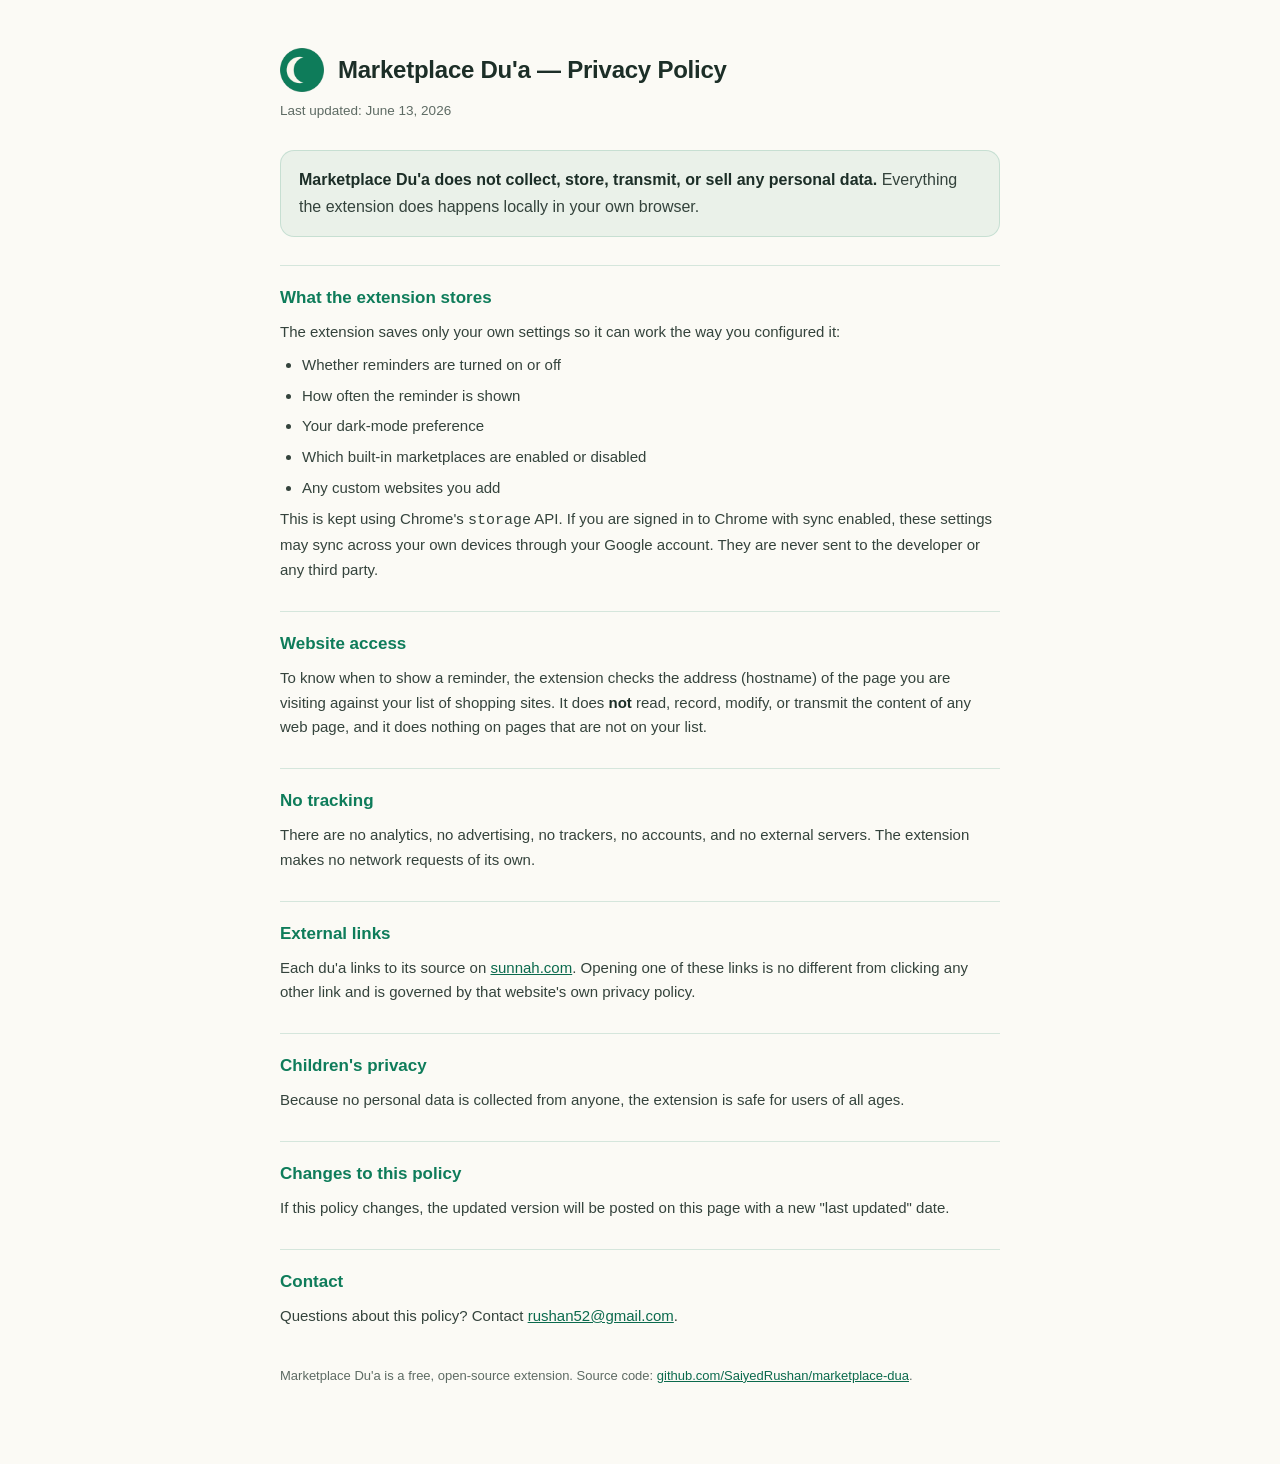
==== docs/index.html @ 271e1d22 "Add privacy policy page for GitHub Pages hosting Co-Authored-By: Claude Opus 4.8 (1M context) <norep" ====
<!DOCTYPE html>
<html lang="en">
  <head>
    <meta charset="UTF-8" />
    <meta name="viewport" content="width=device-width, initial-scale=1.0" />
    <title>Marketplace Du'a — Privacy Policy</title>
    <meta name="description" content="Privacy policy for the Marketplace Du'a Chrome extension. No data is collected." />
    <style>
      :root {
        --green: #0e7c5a;
        --ink: #1c2e27;
        --muted: #5e6b64;
        --bg: #fbfaf5;
        --line: rgba(14, 124, 90, 0.16);
      }
      * { box-sizing: border-box; margin: 0; padding: 0; }
      body {
        font-family: -apple-system, BlinkMacSystemFont, "Segoe UI", Roboto, Helvetica, Arial, sans-serif;
        background: var(--bg);
        color: var(--ink);
        line-height: 1.65;
        padding: 48px 20px 80px;
      }
      .wrap { max-width: 720px; margin: 0 auto; }
      header { display: flex; align-items: center; gap: 14px; margin-bottom: 8px; }
      header img { width: 44px; height: 44px; }
      h1 { font-size: 24px; letter-spacing: -0.01em; }
      .updated { color: var(--muted); font-size: 13.5px; margin-bottom: 28px; }
      h2 {
        font-size: 17px;
        margin: 28px 0 8px;
        padding-top: 18px;
        border-top: 1px solid var(--line);
        color: var(--green);
      }
      p, li { font-size: 15px; color: #34433c; }
      ul { margin: 8px 0 0 22px; }
      li { margin-bottom: 6px; }
      strong { color: var(--ink); }
      a { color: #0b6a4d; }
      .lede {
        font-size: 16px;
        background: rgba(14, 124, 90, 0.07);
        border: 1px solid var(--line);
        border-radius: 14px;
        padding: 16px 18px;
        margin-bottom: 8px;
      }
      footer { margin-top: 36px; color: var(--muted); font-size: 13px; }
    </style>
  </head>
  <body>
    <div class="wrap">
      <header>
        <img src="../icons/icon128.png" alt="Marketplace Du'a icon" />
        <h1>Marketplace Du'a — Privacy Policy</h1>
      </header>
      <p class="updated">Last updated: June 13, 2026</p>

      <p class="lede">
        <strong>Marketplace Du'a does not collect, store, transmit, or sell any
        personal data.</strong> Everything the extension does happens locally in
        your own browser.
      </p>

      <h2>What the extension stores</h2>
      <p>
        The extension saves only your own settings so it can work the way you
        configured it:
      </p>
      <ul>
        <li>Whether reminders are turned on or off</li>
        <li>How often the reminder is shown</li>
        <li>Your dark-mode preference</li>
        <li>Which built-in marketplaces are enabled or disabled</li>
        <li>Any custom websites you add</li>
      </ul>
      <p>
        This is kept using Chrome's <code>storage</code> API. If you are signed
        in to Chrome with sync enabled, these settings may sync across your own
        devices through your Google account. They are never sent to the
        developer or any third party.
      </p>

      <h2>Website access</h2>
      <p>
        To know when to show a reminder, the extension checks the address
        (hostname) of the page you are visiting against your list of shopping
        sites. It does <strong>not</strong> read, record, modify, or transmit the
        content of any web page, and it does nothing on pages that are not on
        your list.
      </p>

      <h2>No tracking</h2>
      <p>
        There are no analytics, no advertising, no trackers, no accounts, and no
        external servers. The extension makes no network requests of its own.
      </p>

      <h2>External links</h2>
      <p>
        Each du'a links to its source on
        <a href="https://sunnah.com" target="_blank" rel="noopener">sunnah.com</a>.
        Opening one of these links is no different from clicking any other link
        and is governed by that website's own privacy policy.
      </p>

      <h2>Children's privacy</h2>
      <p>
        Because no personal data is collected from anyone, the extension is safe
        for users of all ages.
      </p>

      <h2>Changes to this policy</h2>
      <p>
        If this policy changes, the updated version will be posted on this page
        with a new "last updated" date.
      </p>

      <h2>Contact</h2>
      <p>
        Questions about this policy? Contact
        <a href="mailto:rushan52@gmail.com">rushan52@gmail.com</a>.
      </p>

      <footer>
        Marketplace Du'a is a free, open-source extension.
        Source code:
        <a href="https://github.com/SaiyedRushan/marketplace-dua" target="_blank" rel="noopener">github.com/SaiyedRushan/marketplace-dua</a>.
      </footer>
    </div>
  </body>
</html>
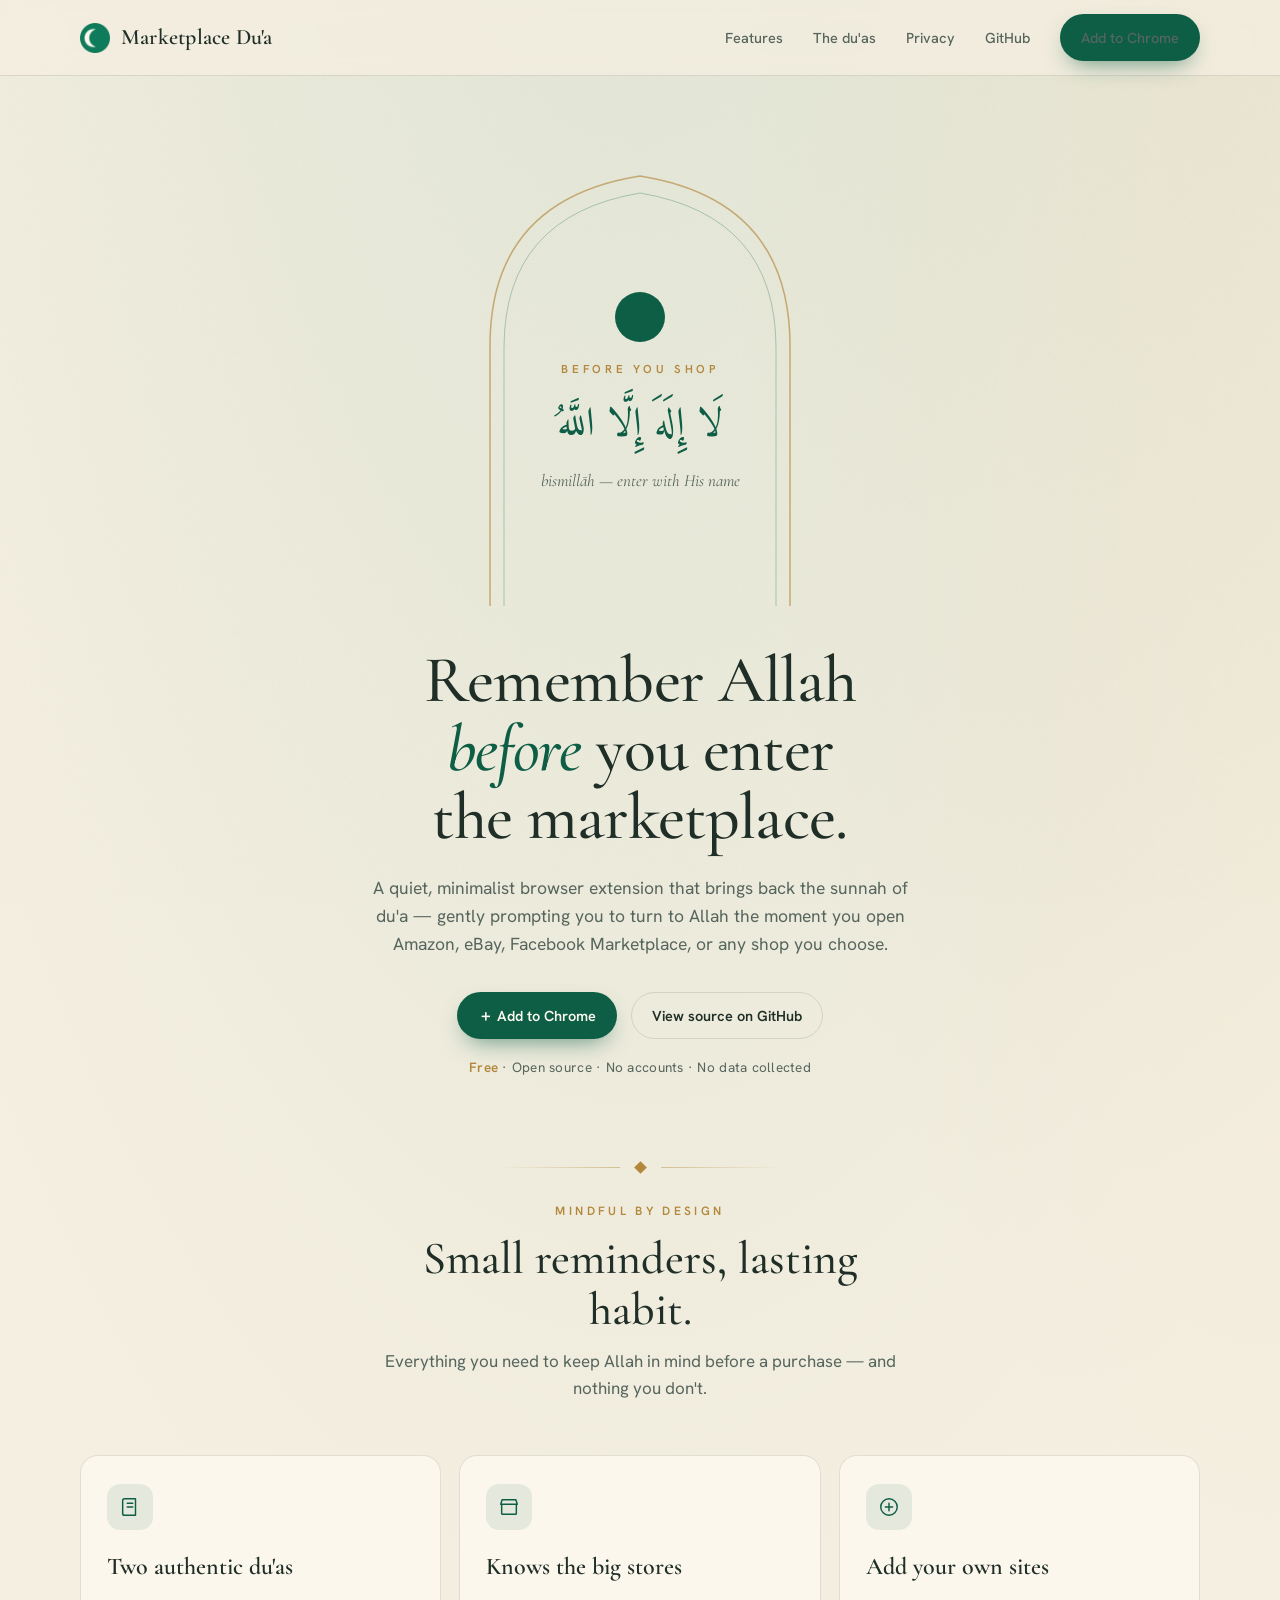
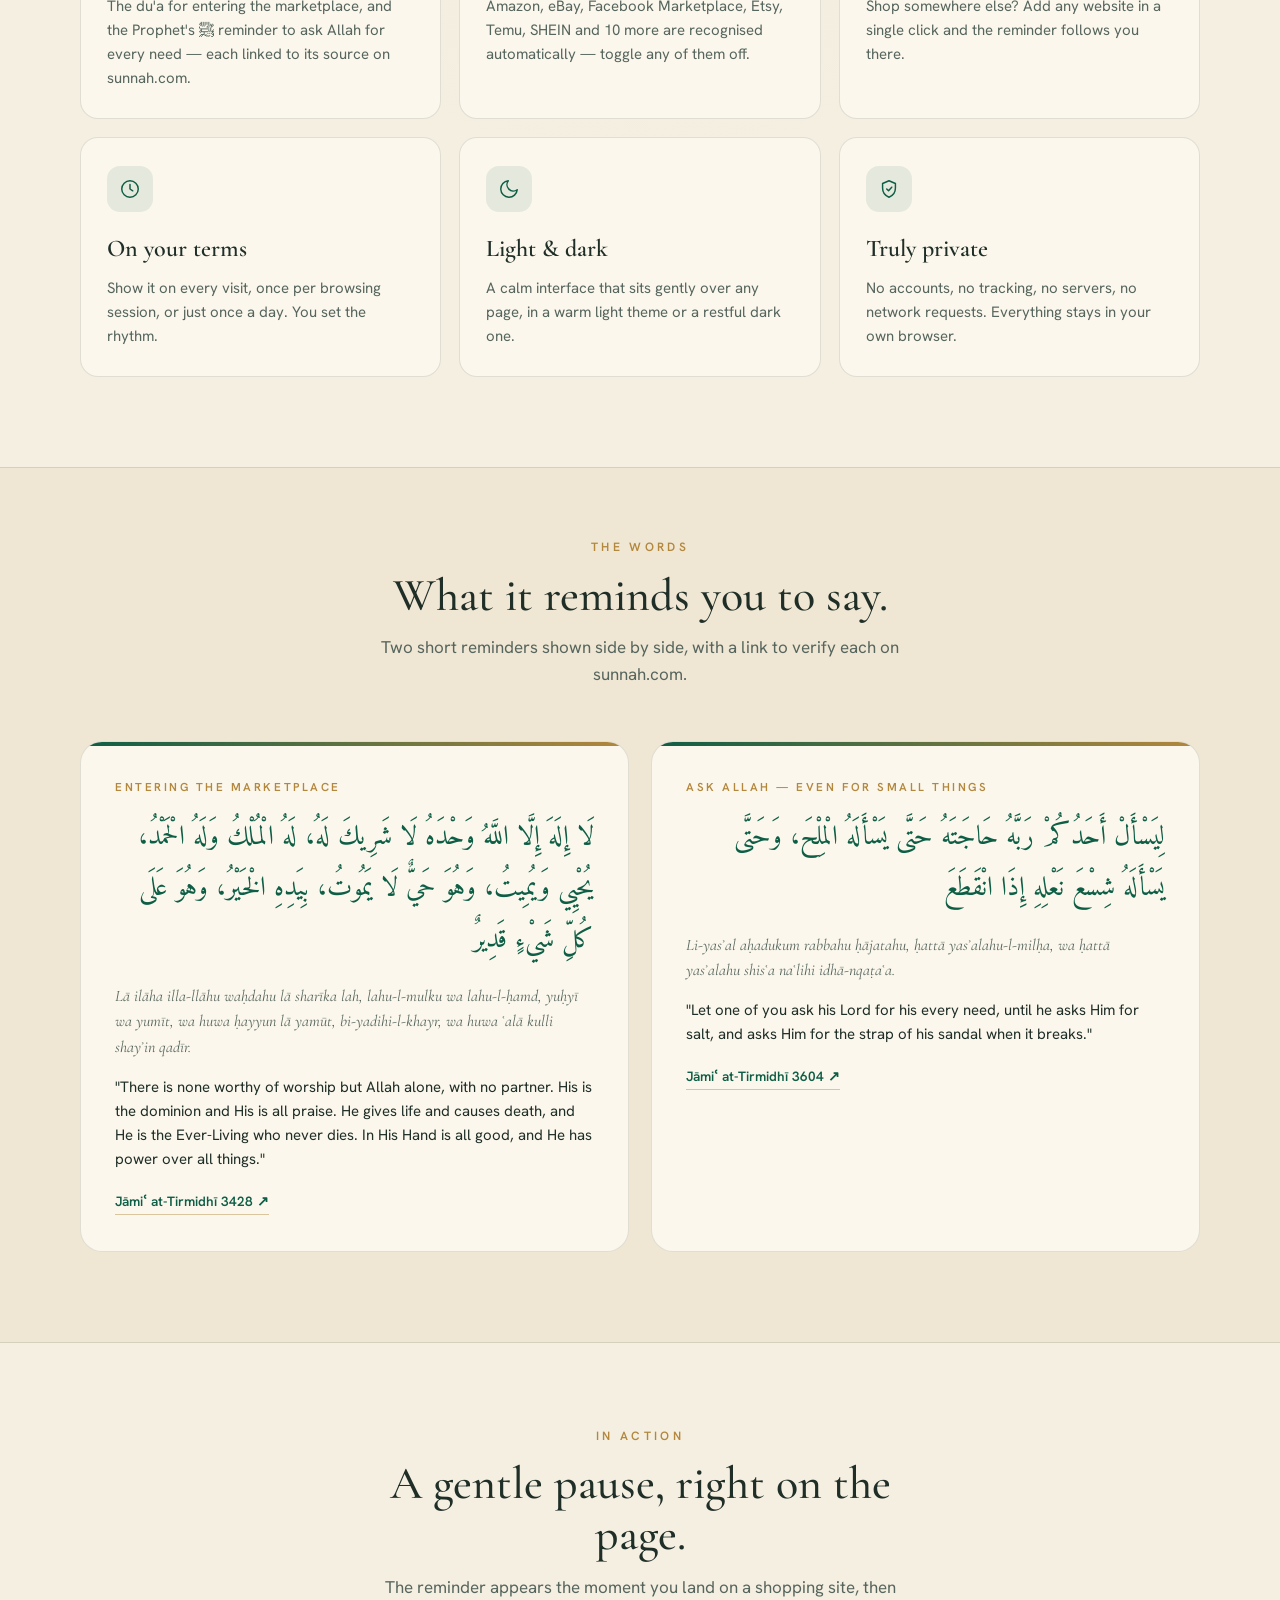
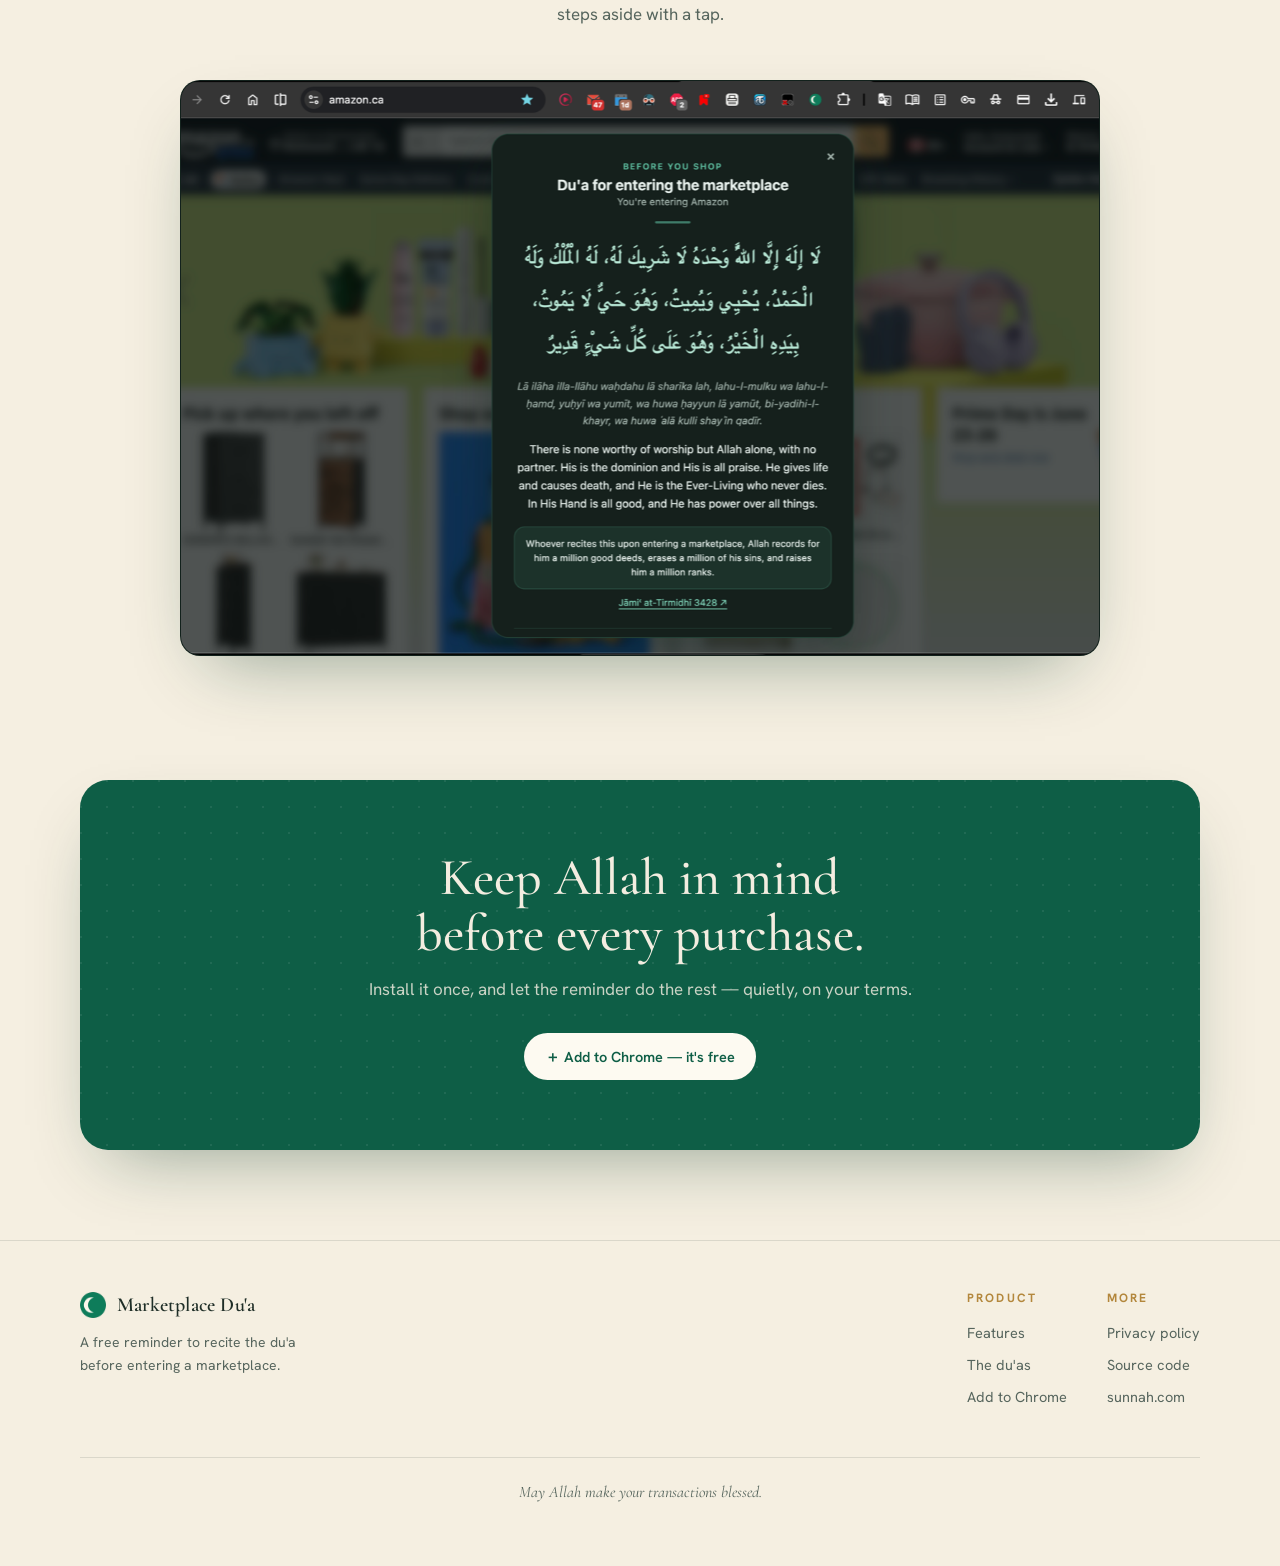
==== commit 99afa088: "Turn GitHub Pages site into a landing page with separate privacy page - index.html: promotional land" ====
--- a/docs/index.html
+++ b/docs/index.html
@@ -3,131 +3,446 @@
   <head>
     <meta charset="UTF-8" />
     <meta name="viewport" content="width=device-width, initial-scale=1.0" />
-    <title>Marketplace Du'a — Privacy Policy</title>
-    <meta name="description" content="Privacy policy for the Marketplace Du'a Chrome extension. No data is collected." />
+    <title>Marketplace Du'a — Remember Allah before you shop</title>
+    <meta name="description" content="A quiet, minimalist Chrome extension that reminds you to recite the du'a for entering the marketplace — on Amazon, eBay, Facebook Marketplace, and any site you add." />
+    <link rel="icon" type="image/png" href="assets/favicon.png" />
+
+    <link rel="preconnect" href="https://fonts.googleapis.com" />
+    <link rel="preconnect" href="https://fonts.gstatic.com" crossorigin />
+    <link href="https://fonts.googleapis.com/css2?family=Cormorant+Garamond:ital,wght@0,400;0,500;0,600;1,400;1,500&family=Hanken+Grotesk:wght@400;500;600;700&family=Amiri:ital@0;1&display=swap" rel="stylesheet" />
+    <noscript><style>.reveal { opacity: 1 !important; transform: none !important; }</style></noscript>
+
     <style>
       :root {
-        --green: #0e7c5a;
-        --ink: #1c2e27;
-        --muted: #5e6b64;
-        --bg: #fbfaf5;
-        --line: rgba(14, 124, 90, 0.16);
-      }
+        --paper: #f5efe1;
+        --paper-2: #efe6d3;
+        --card: #fbf7ec;
+        --ink: #1f2e27;
+        --ink-soft: #56655d;
+        --emerald: #0e5e46;
+        --emerald-2: #0c7a59;
+        --gold: #b3873c;
+        --gold-soft: rgba(179, 135, 60, 0.45);
+        --line: rgba(31, 46, 39, 0.12);
+        --display: "Cormorant Garamond", Georgia, serif;
+        --body: "Hanken Grotesk", -apple-system, sans-serif;
+        --arabic: "Amiri", serif;
+        --shadow: 0 30px 70px -30px rgba(14, 60, 44, 0.45);
+      }
+
       * { box-sizing: border-box; margin: 0; padding: 0; }
+      html { scroll-behavior: smooth; }
+
       body {
-        font-family: -apple-system, BlinkMacSystemFont, "Segoe UI", Roboto, Helvetica, Arial, sans-serif;
-        background: var(--bg);
+        font-family: var(--body);
         color: var(--ink);
-        line-height: 1.65;
-        padding: 48px 20px 80px;
-      }
-      .wrap { max-width: 720px; margin: 0 auto; }
-      header { display: flex; align-items: center; gap: 14px; margin-bottom: 8px; }
-      header img { width: 44px; height: 44px; }
-      h1 { font-size: 24px; letter-spacing: -0.01em; }
-      .updated { color: var(--muted); font-size: 13.5px; margin-bottom: 28px; }
-      h2 {
-        font-size: 17px;
-        margin: 28px 0 8px;
-        padding-top: 18px;
-        border-top: 1px solid var(--line);
-        color: var(--green);
-      }
-      p, li { font-size: 15px; color: #34433c; }
-      ul { margin: 8px 0 0 22px; }
-      li { margin-bottom: 6px; }
-      strong { color: var(--ink); }
-      a { color: #0b6a4d; }
-      .lede {
-        font-size: 16px;
-        background: rgba(14, 124, 90, 0.07);
-        border: 1px solid var(--line);
-        border-radius: 14px;
-        padding: 16px 18px;
-        margin-bottom: 8px;
-      }
-      footer { margin-top: 36px; color: var(--muted); font-size: 13px; }
+        background-color: var(--paper);
+        background-image:
+          radial-gradient(120% 80% at 50% -10%, rgba(12, 122, 89, 0.10), transparent 60%),
+          radial-gradient(80% 60% at 100% 0%, rgba(179, 135, 60, 0.08), transparent 55%);
+        line-height: 1.6;
+        -webkit-font-smoothing: antialiased;
+        overflow-x: hidden;
+      }
+      /* paper grain */
+      body::before {
+        content: "";
+        position: fixed;
+        inset: 0;
+        pointer-events: none;
+        z-index: 1;
+        opacity: 0.5;
+        background-image: url("data:image/svg+xml,%3Csvg xmlns='http://www.w3.org/2000/svg' width='140' height='140'%3E%3Cfilter id='n'%3E%3CfeTurbulence type='fractalNoise' baseFrequency='0.9' numOctaves='2' stitchTiles='stitch'/%3E%3C/filter%3E%3Crect width='100%25' height='100%25' filter='url(%23n)' opacity='0.035'/%3E%3C/svg%3E");
+      }
+
+      a { color: inherit; text-decoration: none; }
+      .wrap { width: min(1120px, 100% - 44px); margin-inline: auto; }
+      section { position: relative; z-index: 2; }
+
+      /* ---------- Nav ---------- */
+      nav {
+        position: sticky;
+        top: 0;
+        z-index: 50;
+        backdrop-filter: blur(10px);
+        background: rgba(245, 239, 225, 0.72);
+        border-bottom: 1px solid var(--line);
+      }
+      .nav-inner { display: flex; align-items: center; justify-content: space-between; padding: 14px 0; }
+      .brand { display: flex; align-items: center; gap: 11px; font-family: var(--display); font-size: 22px; font-weight: 600; letter-spacing: 0.01em; }
+      .brand img { width: 30px; height: 30px; }
+      .nav-links { display: flex; align-items: center; gap: 30px; }
+      .nav-links a { font-size: 14.5px; font-weight: 500; color: var(--ink-soft); transition: color 0.2s; }
+      .nav-links a:hover { color: var(--emerald); }
+
+      .btn {
+        display: inline-flex; align-items: center; gap: 8px;
+        font-family: var(--body); font-weight: 600; font-size: 14.5px;
+        padding: 11px 20px; border-radius: 999px; cursor: pointer;
+        border: 1px solid transparent; transition: transform 0.15s, box-shadow 0.2s, background 0.2s;
+      }
+      .btn-primary { background: var(--emerald); color: #fdfaf1; box-shadow: 0 10px 24px -10px rgba(14, 94, 70, 0.7); }
+      .btn-primary:hover { background: var(--emerald-2); transform: translateY(-1px); box-shadow: 0 16px 30px -12px rgba(14, 94, 70, 0.75); }
+      .btn-ghost { background: transparent; border-color: var(--line); color: var(--ink); }
+      .btn-ghost:hover { border-color: var(--gold); color: var(--emerald); }
+      .btn-light { background: #fdfaf1; color: var(--emerald); }
+      .btn-light:hover { transform: translateY(-1px); box-shadow: 0 16px 34px -14px rgba(0,0,0,0.4); }
+
+      /* ---------- Hero ---------- */
+      .hero { padding: 70px 0 84px; text-align: center; }
+      .arch {
+        position: relative;
+        width: min(360px, 82vw);
+        aspect-ratio: 360 / 470;
+        margin: 0 auto 30px;
+      }
+      .arch-frame { position: absolute; inset: 0; width: 100%; height: 100%; }
+      .arch-content {
+        position: absolute; inset: 0;
+        display: flex; flex-direction: column; align-items: center; justify-content: center;
+        padding: 64px 46px 40px; text-align: center;
+      }
+      .arch-crescent { width: 50px; height: 50px; margin-bottom: 18px; animation: pop 0.9s 0.1s cubic-bezier(0.16,1,0.3,1) both; }
+      .arch-eyebrow {
+        font-size: 11.5px; letter-spacing: 0.32em; text-transform: uppercase;
+        color: var(--gold); font-weight: 600; margin-bottom: 16px;
+        animation: rise 0.8s 0.25s both;
+      }
+      .arch-arabic {
+        font-family: var(--arabic); direction: rtl;
+        font-size: clamp(30px, 8vw, 40px); line-height: 1.5; color: var(--emerald);
+        animation: rise 0.9s 0.4s both;
+      }
+      .arch-translit {
+        font-family: var(--display); font-style: italic; font-size: 17px;
+        color: var(--ink-soft); margin-top: 12px; animation: rise 0.9s 0.55s both;
+      }
+
+      .hero h1 {
+        font-family: var(--display); font-weight: 500;
+        font-size: clamp(38px, 6.6vw, 66px); line-height: 1.04; letter-spacing: -0.01em;
+        max-width: 14ch; margin: 0 auto; animation: rise 0.9s 0.6s both;
+      }
+      .hero h1 em { font-style: italic; color: var(--emerald); }
+      .hero .sub {
+        max-width: 56ch; margin: 22px auto 0; font-size: 17.5px; color: var(--ink-soft);
+        animation: rise 0.9s 0.72s both;
+      }
+      .hero-cta { display: flex; gap: 14px; justify-content: center; flex-wrap: wrap; margin-top: 34px; animation: rise 0.9s 0.84s both; }
+      .hero-note { margin-top: 18px; font-size: 13.5px; color: var(--ink-soft); letter-spacing: 0.02em; animation: rise 0.9s 0.96s both; }
+      .hero-note b { color: var(--gold); font-weight: 600; }
+
+      /* ---------- Ornament divider ---------- */
+      .ornament { display: flex; align-items: center; justify-content: center; gap: 16px; color: var(--gold-soft); margin: 0 auto; }
+      .ornament::before, .ornament::after { content: ""; height: 1px; width: min(120px, 22vw); background: linear-gradient(to var(--dir, right), transparent, var(--gold-soft)); }
+      .ornament::after { --dir: left; }
+      .ornament .diamond { width: 9px; height: 9px; background: var(--gold); transform: rotate(45deg); }
+
+      /* ---------- Section headings ---------- */
+      .sec-head { text-align: center; max-width: 60ch; margin: 0 auto 52px; }
+      .sec-eyebrow { font-size: 12px; letter-spacing: 0.28em; text-transform: uppercase; color: var(--gold); font-weight: 600; }
+      .sec-head h2 { font-family: var(--display); font-weight: 500; font-size: clamp(30px, 4.6vw, 46px); line-height: 1.1; margin-top: 12px; }
+      .sec-head p { margin-top: 14px; font-size: 17px; color: var(--ink-soft); }
+
+      /* ---------- Features ---------- */
+      .features { padding: 30px 0 90px; }
+      .feature-grid { display: grid; grid-template-columns: repeat(3, 1fr); gap: 18px; }
+      .feature {
+        background: var(--card); border: 1px solid var(--line); border-radius: 18px;
+        padding: 28px 26px; transition: transform 0.25s, box-shadow 0.25s, border-color 0.25s;
+      }
+      .feature:hover { transform: translateY(-4px); box-shadow: var(--shadow); border-color: var(--gold-soft); }
+      .feature .ic {
+        width: 46px; height: 46px; border-radius: 13px; display: grid; place-items: center;
+        background: rgba(14, 94, 70, 0.09); color: var(--emerald); margin-bottom: 18px;
+      }
+      .feature h3 { font-family: var(--display); font-size: 24px; font-weight: 600; }
+      .feature p { margin-top: 8px; font-size: 15px; color: var(--ink-soft); }
+
+      /* ---------- Du'as ---------- */
+      .duas { padding: 70px 0 90px; background: var(--paper-2); border-block: 1px solid var(--line); }
+      .dua-grid { display: grid; grid-template-columns: 1fr 1fr; gap: 22px; }
+      .dua-card {
+        background: var(--card); border: 1px solid var(--line); border-radius: 22px;
+        padding: 36px 34px; position: relative; overflow: hidden;
+      }
+      .dua-card::before {
+        content: ""; position: absolute; inset: 0 0 auto 0; height: 4px;
+        background: linear-gradient(90deg, var(--emerald), var(--gold));
+      }
+      .dua-card .tag { font-size: 11.5px; letter-spacing: 0.22em; text-transform: uppercase; color: var(--gold); font-weight: 600; }
+      .dua-card .ar { font-family: var(--arabic); direction: rtl; font-size: 27px; line-height: 1.9; color: var(--emerald); margin: 16px 0 18px; }
+      .dua-card .tr { font-family: var(--display); font-style: italic; font-size: 16px; color: var(--ink-soft); }
+      .dua-card .en { font-size: 15px; color: var(--ink); margin-top: 14px; }
+      .dua-card .src {
+        display: inline-flex; align-items: center; gap: 6px; margin-top: 20px;
+        font-size: 13.5px; font-weight: 600; color: var(--emerald);
+        border-bottom: 1px solid var(--gold-soft); padding-bottom: 2px; transition: color 0.2s;
+      }
+      .dua-card .src:hover { color: var(--gold); }
+
+      /* ---------- Showcase ---------- */
+      .showcase { padding: 84px 0; text-align: center; }
+      .shot {
+        margin: 0 auto; max-width: 920px; border-radius: 20px; overflow: hidden;
+        border: 1px solid var(--line); box-shadow: var(--shadow); line-height: 0;
+        background: #11201b;
+      }
+      .shot img { width: 100%; height: auto; display: block; }
+
+      /* ---------- Final CTA ---------- */
+      .cta {
+        margin: 0 0 0; padding: 0;
+      }
+      .cta-band {
+        position: relative; overflow: hidden;
+        background: var(--emerald);
+        color: #f3ede0; border-radius: 28px; padding: 70px 40px; text-align: center;
+        box-shadow: var(--shadow);
+      }
+      .cta-band::after {
+        content: ""; position: absolute; inset: 0; opacity: 0.16; pointer-events: none;
+        background-image: radial-gradient(circle at 1px 1px, rgba(255,255,255,0.5) 1px, transparent 0);
+        background-size: 26px 26px;
+      }
+      .cta-band h2 { position: relative; font-family: var(--display); font-weight: 500; font-size: clamp(32px, 5vw, 52px); line-height: 1.08; max-width: 18ch; margin: 0 auto; }
+      .cta-band p { position: relative; margin-top: 14px; color: rgba(243, 237, 224, 0.82); font-size: 17px; }
+      .cta-band .hero-cta { margin-top: 30px; }
+      .cta-section { padding: 40px 0 90px; }
+
+      /* ---------- Footer ---------- */
+      footer { border-top: 1px solid var(--line); padding: 48px 0 60px; }
+      .foot { display: flex; justify-content: space-between; gap: 30px; flex-wrap: wrap; }
+      .foot .brand { font-size: 20px; }
+      .foot-tag { margin-top: 10px; font-size: 14px; color: var(--ink-soft); max-width: 32ch; }
+      .foot-links { display: flex; gap: 40px; flex-wrap: wrap; }
+      .foot-col h4 { font-size: 12px; letter-spacing: 0.18em; text-transform: uppercase; color: var(--gold); margin-bottom: 12px; }
+      .foot-col a { display: block; font-size: 14.5px; color: var(--ink-soft); margin-bottom: 9px; transition: color 0.2s; }
+      .foot-col a:hover { color: var(--emerald); }
+      .foot-bottom { margin-top: 40px; padding-top: 22px; border-top: 1px solid var(--line); font-family: var(--display); font-style: italic; font-size: 16px; color: var(--ink-soft); text-align: center; }
+
+      /* ---------- Reveal on scroll ---------- */
+      .reveal { opacity: 0; transform: translateY(22px); transition: opacity 0.7s ease, transform 0.7s cubic-bezier(0.16,1,0.3,1); }
+      .reveal.in { opacity: 1; transform: none; }
+
+      @keyframes rise { from { opacity: 0; transform: translateY(16px); } to { opacity: 1; transform: none; } }
+      @keyframes pop { from { opacity: 0; transform: scale(0.8); } to { opacity: 1; transform: none; } }
+
+      @media (max-width: 860px) {
+        .feature-grid { grid-template-columns: 1fr 1fr; }
+        .dua-grid { grid-template-columns: 1fr; }
+        .nav-links a:not(.btn) { display: none; }
+      }
+      @media (max-width: 560px) {
+        .feature-grid { grid-template-columns: 1fr; }
+        .hero { padding: 44px 0 60px; }
+      }
+      @media (prefers-reduced-motion: reduce) {
+        *, *::before, *::after { animation: none !important; transition: none !important; }
+        .reveal { opacity: 1; transform: none; }
+      }
     </style>
   </head>
   <body>
-    <div class="wrap">
-      <header>
-        <img src="../icons/icon128.png" alt="Marketplace Du'a icon" />
-        <h1>Marketplace Du'a — Privacy Policy</h1>
-      </header>
-      <p class="updated">Last updated: June 13, 2026</p>
-
-      <p class="lede">
-        <strong>Marketplace Du'a does not collect, store, transmit, or sell any
-        personal data.</strong> Everything the extension does happens locally in
-        your own browser.
-      </p>
-
-      <h2>What the extension stores</h2>
-      <p>
-        The extension saves only your own settings so it can work the way you
-        configured it:
-      </p>
-      <ul>
-        <li>Whether reminders are turned on or off</li>
-        <li>How often the reminder is shown</li>
-        <li>Your dark-mode preference</li>
-        <li>Which built-in marketplaces are enabled or disabled</li>
-        <li>Any custom websites you add</li>
-      </ul>
-      <p>
-        This is kept using Chrome's <code>storage</code> API. If you are signed
-        in to Chrome with sync enabled, these settings may sync across your own
-        devices through your Google account. They are never sent to the
-        developer or any third party.
-      </p>
-
-      <h2>Website access</h2>
-      <p>
-        To know when to show a reminder, the extension checks the address
-        (hostname) of the page you are visiting against your list of shopping
-        sites. It does <strong>not</strong> read, record, modify, or transmit the
-        content of any web page, and it does nothing on pages that are not on
-        your list.
-      </p>
-
-      <h2>No tracking</h2>
-      <p>
-        There are no analytics, no advertising, no trackers, no accounts, and no
-        external servers. The extension makes no network requests of its own.
-      </p>
-
-      <h2>External links</h2>
-      <p>
-        Each du'a links to its source on
-        <a href="https://sunnah.com" target="_blank" rel="noopener">sunnah.com</a>.
-        Opening one of these links is no different from clicking any other link
-        and is governed by that website's own privacy policy.
-      </p>
-
-      <h2>Children's privacy</h2>
-      <p>
-        Because no personal data is collected from anyone, the extension is safe
-        for users of all ages.
-      </p>
-
-      <h2>Changes to this policy</h2>
-      <p>
-        If this policy changes, the updated version will be posted on this page
-        with a new "last updated" date.
-      </p>
-
-      <h2>Contact</h2>
-      <p>
-        Questions about this policy? Contact
-        <a href="mailto:rushan52@gmail.com">rushan52@gmail.com</a>.
-      </p>
-
-      <footer>
-        Marketplace Du'a is a free, open-source extension.
-        Source code:
-        <a href="https://github.com/SaiyedRushan/marketplace-dua" target="_blank" rel="noopener">github.com/SaiyedRushan/marketplace-dua</a>.
-      </footer>
-    </div>
+    <!-- ====== NAV ====== -->
+    <nav>
+      <div class="wrap nav-inner">
+        <a class="brand" href="#top"><img src="assets/icon.png" alt="" />Marketplace Du'a</a>
+        <div class="nav-links">
+          <a href="#features">Features</a>
+          <a href="#duas">The du'as</a>
+          <a href="privacy.html">Privacy</a>
+          <a href="https://github.com/SaiyedRushan/marketplace-dua" target="_blank" rel="noopener">GitHub</a>
+          <a class="btn btn-primary" data-store-link href="#">Add to Chrome</a>
+        </div>
+      </div>
+    </nav>
+
+    <!-- ====== HERO ====== -->
+    <section class="hero" id="top">
+      <div class="wrap">
+        <div class="arch">
+          <svg class="arch-frame" viewBox="0 0 360 470" fill="none" aria-hidden="true">
+            <path d="M30 460 L30 200 Q30 54 180 30 Q330 54 330 200 L330 460"
+              stroke="var(--gold)" stroke-width="1.5" opacity="0.65" />
+            <path d="M44 460 L44 202 Q44 70 180 47 Q316 70 316 202 L316 460"
+              stroke="var(--emerald)" stroke-width="1" opacity="0.28" />
+          </svg>
+          <div class="arch-content">
+            <svg class="arch-crescent" viewBox="0 0 100 100" aria-hidden="true">
+              <circle cx="50" cy="50" r="50" fill="#0e5e46" />
+              <path d="M50 18 a32 32 0 1 0 0 64 a26 26 0 1 1 0 -64Z" fill="#f5efe1" />
+            </svg>
+            <div class="arch-eyebrow">Before you shop</div>
+            <div class="arch-arabic">لَا إِلَهَ إِلَّا اللَّهُ</div>
+            <div class="arch-translit">bismillāh — enter with His name</div>
+          </div>
+        </div>
+
+        <h1>Remember Allah <em>before</em> you enter the marketplace.</h1>
+        <p class="sub">
+          A quiet, minimalist browser extension that brings back the sunnah of
+          du'a — gently prompting you to turn to Allah the moment you open
+          Amazon, eBay, Facebook Marketplace, or any shop you choose.
+        </p>
+        <div class="hero-cta">
+          <a class="btn btn-primary" data-store-link href="#">＋ Add to Chrome</a>
+          <a class="btn btn-ghost" href="https://github.com/SaiyedRushan/marketplace-dua" target="_blank" rel="noopener">View source on GitHub</a>
+        </div>
+        <p class="hero-note"><b>Free</b> · Open source · No accounts · No data collected</p>
+      </div>
+    </section>
+
+    <div class="ornament"><span class="diamond"></span></div>
+
+    <!-- ====== FEATURES ====== -->
+    <section class="features" id="features">
+      <div class="wrap">
+        <div class="sec-head reveal">
+          <div class="sec-eyebrow">Mindful by design</div>
+          <h2>Small reminders, lasting habit.</h2>
+          <p>Everything you need to keep Allah in mind before a purchase — and nothing you don't.</p>
+        </div>
+        <div class="feature-grid">
+          <div class="feature reveal">
+            <div class="ic">
+              <svg width="22" height="22" viewBox="0 0 24 24" fill="none" stroke="currentColor" stroke-width="1.6" stroke-linecap="round" stroke-linejoin="round"><path d="M4 5a2 2 0 0 1 2-2h12v18H6a2 2 0 0 1-2-2z"/><path d="M9 8h6M9 12h6"/></svg>
+            </div>
+            <h3>Two authentic du'as</h3>
+            <p>The du'a for entering the marketplace, and the Prophet's ﷺ reminder to ask Allah for every need — each linked to its source on sunnah.com.</p>
+          </div>
+          <div class="feature reveal">
+            <div class="ic">
+              <svg width="22" height="22" viewBox="0 0 24 24" fill="none" stroke="currentColor" stroke-width="1.6" stroke-linecap="round" stroke-linejoin="round"><path d="M3 9l1.5-5h15L21 9M4 9v10a1 1 0 0 0 1 1h14a1 1 0 0 0 1-1V9M3 9h18"/></svg>
+            </div>
+            <h3>Knows the big stores</h3>
+            <p>Amazon, eBay, Facebook Marketplace, Etsy, Temu, SHEIN and 10 more are recognised automatically — toggle any of them off.</p>
+          </div>
+          <div class="feature reveal">
+            <div class="ic">
+              <svg width="22" height="22" viewBox="0 0 24 24" fill="none" stroke="currentColor" stroke-width="1.6" stroke-linecap="round" stroke-linejoin="round"><circle cx="12" cy="12" r="9"/><path d="M12 8v8M8 12h8"/></svg>
+            </div>
+            <h3>Add your own sites</h3>
+            <p>Shop somewhere else? Add any website in a single click and the reminder follows you there.</p>
+          </div>
+          <div class="feature reveal">
+            <div class="ic">
+              <svg width="22" height="22" viewBox="0 0 24 24" fill="none" stroke="currentColor" stroke-width="1.6" stroke-linecap="round" stroke-linejoin="round"><circle cx="12" cy="12" r="9"/><path d="M12 7v5l3 2"/></svg>
+            </div>
+            <h3>On your terms</h3>
+            <p>Show it on every visit, once per browsing session, or just once a day. You set the rhythm.</p>
+          </div>
+          <div class="feature reveal">
+            <div class="ic">
+              <svg width="22" height="22" viewBox="0 0 24 24" fill="none" stroke="currentColor" stroke-width="1.6" stroke-linecap="round" stroke-linejoin="round"><path d="M21 12.8A9 9 0 1 1 11.2 3a7 7 0 0 0 9.8 9.8z"/></svg>
+            </div>
+            <h3>Light &amp; dark</h3>
+            <p>A calm interface that sits gently over any page, in a warm light theme or a restful dark one.</p>
+          </div>
+          <div class="feature reveal">
+            <div class="ic">
+              <svg width="22" height="22" viewBox="0 0 24 24" fill="none" stroke="currentColor" stroke-width="1.6" stroke-linecap="round" stroke-linejoin="round"><path d="M12 3l7 3v5c0 4.5-3 8.5-7 10-4-1.5-7-5.5-7-10V6z"/><path d="M9.5 12l2 2 3.5-4"/></svg>
+            </div>
+            <h3>Truly private</h3>
+            <p>No accounts, no tracking, no servers, no network requests. Everything stays in your own browser.</p>
+          </div>
+        </div>
+      </div>
+    </section>
+
+    <!-- ====== DU'AS ====== -->
+    <section class="duas" id="duas">
+      <div class="wrap">
+        <div class="sec-head reveal">
+          <div class="sec-eyebrow">The words</div>
+          <h2>What it reminds you to say.</h2>
+          <p>Two short reminders shown side by side, with a link to verify each on sunnah.com.</p>
+        </div>
+        <div class="dua-grid">
+          <div class="dua-card reveal">
+            <div class="tag">Entering the marketplace</div>
+            <p class="ar">لَا إِلَهَ إِلَّا اللَّهُ وَحْدَهُ لَا شَرِيكَ لَهُ، لَهُ الْمُلْكُ وَلَهُ الْحَمْدُ، يُحْيِي وَيُمِيتُ، وَهُوَ حَيٌّ لَا يَمُوتُ، بِيَدِهِ الْخَيْرُ، وَهُوَ عَلَى كُلِّ شَيْءٍ قَدِيرٌ</p>
+            <p class="tr">Lā ilāha illa-llāhu waḥdahu lā sharīka lah, lahu-l-mulku wa lahu-l-ḥamd, yuḥyī wa yumīt, wa huwa ḥayyun lā yamūt, bi-yadihi-l-khayr, wa huwa ʿalā kulli shayʾin qadīr.</p>
+            <p class="en">"There is none worthy of worship but Allah alone, with no partner. His is the dominion and His is all praise. He gives life and causes death, and He is the Ever-Living who never dies. In His Hand is all good, and He has power over all things."</p>
+            <a class="src" href="https://sunnah.com/tirmidhi:3428" target="_blank" rel="noopener">Jāmiʿ at-Tirmidhī 3428 ↗</a>
+          </div>
+          <div class="dua-card reveal">
+            <div class="tag">Ask Allah — even for small things</div>
+            <p class="ar">لِيَسْأَلْ أَحَدُكُمْ رَبَّهُ حَاجَتَهُ حَتَّى يَسْأَلَهُ الْمِلْحَ، وَحَتَّى يَسْأَلَهُ شِسْعَ نَعْلِهِ إِذَا انْقَطَعَ</p>
+            <p class="tr">Li-yasʾal aḥadukum rabbahu ḥājatahu, ḥattā yasʾalahu-l-milḥa, wa ḥattā yasʾalahu shisʿa naʿlihi idhā-nqaṭaʿa.</p>
+            <p class="en">"Let one of you ask his Lord for his every need, until he asks Him for salt, and asks Him for the strap of his sandal when it breaks."</p>
+            <a class="src" href="https://sunnah.com/tirmidhi:3604j" target="_blank" rel="noopener">Jāmiʿ at-Tirmidhī 3604 ↗</a>
+          </div>
+        </div>
+      </div>
+    </section>
+
+    <!-- ====== SHOWCASE ====== -->
+    <section class="showcase">
+      <div class="wrap">
+        <div class="sec-head reveal">
+          <div class="sec-eyebrow">In action</div>
+          <h2>A gentle pause, right on the page.</h2>
+          <p>The reminder appears the moment you land on a shopping site, then steps aside with a tap.</p>
+        </div>
+        <div class="shot reveal"><img src="assets/screenshot-dark.png" alt="The Marketplace Du'a reminder shown over Amazon" /></div>
+      </div>
+    </section>
+
+    <!-- ====== FINAL CTA ====== -->
+    <section class="cta-section">
+      <div class="wrap">
+        <div class="cta-band reveal">
+          <h2>Keep Allah in mind before every purchase.</h2>
+          <p>Install it once, and let the reminder do the rest — quietly, on your terms.</p>
+          <div class="hero-cta">
+            <a class="btn btn-light" data-store-link href="#">＋ Add to Chrome — it's free</a>
+          </div>
+        </div>
+      </div>
+    </section>
+
+    <!-- ====== FOOTER ====== -->
+    <footer>
+      <div class="wrap">
+        <div class="foot">
+          <div>
+            <div class="brand"><img src="assets/icon.png" alt="" style="width:26px;height:26px" />Marketplace Du'a</div>
+            <p class="foot-tag">A free reminder to recite the du'a before entering a marketplace.</p>
+          </div>
+          <div class="foot-links">
+            <div class="foot-col">
+              <h4>Product</h4>
+              <a href="#features">Features</a>
+              <a href="#duas">The du'as</a>
+              <a data-store-link href="#">Add to Chrome</a>
+            </div>
+            <div class="foot-col">
+              <h4>More</h4>
+              <a href="privacy.html">Privacy policy</a>
+              <a href="https://github.com/SaiyedRushan/marketplace-dua" target="_blank" rel="noopener">Source code</a>
+              <a href="https://sunnah.com" target="_blank" rel="noopener">sunnah.com</a>
+            </div>
+          </div>
+        </div>
+        <div class="foot-bottom">May Allah make your transactions blessed.</div>
+      </div>
+    </footer>
+
+    <script>
+      // ▼▼▼ When the extension is published, paste your Chrome Web Store URL here ▼▼▼
+      var STORE_URL = "https://github.com/SaiyedRushan/marketplace-dua#install-load-unpacked";
+      // ▲▲▲ (until then, the install buttons point to the GitHub install guide) ▲▲▲
+      document.querySelectorAll("[data-store-link]").forEach(function (a) {
+        a.setAttribute("href", STORE_URL);
+        if (STORE_URL.indexOf("chromewebstore") === -1) a.setAttribute("target", "_blank");
+      });
+
+      // Reveal-on-scroll
+      var io = new IntersectionObserver(function (entries) {
+        entries.forEach(function (e) { if (e.isIntersecting) { e.target.classList.add("in"); io.unobserve(e.target); } });
+      }, { threshold: 0.12 });
+      document.querySelectorAll(".reveal").forEach(function (el) { io.observe(el); });
+    </script>
   </body>
 </html>
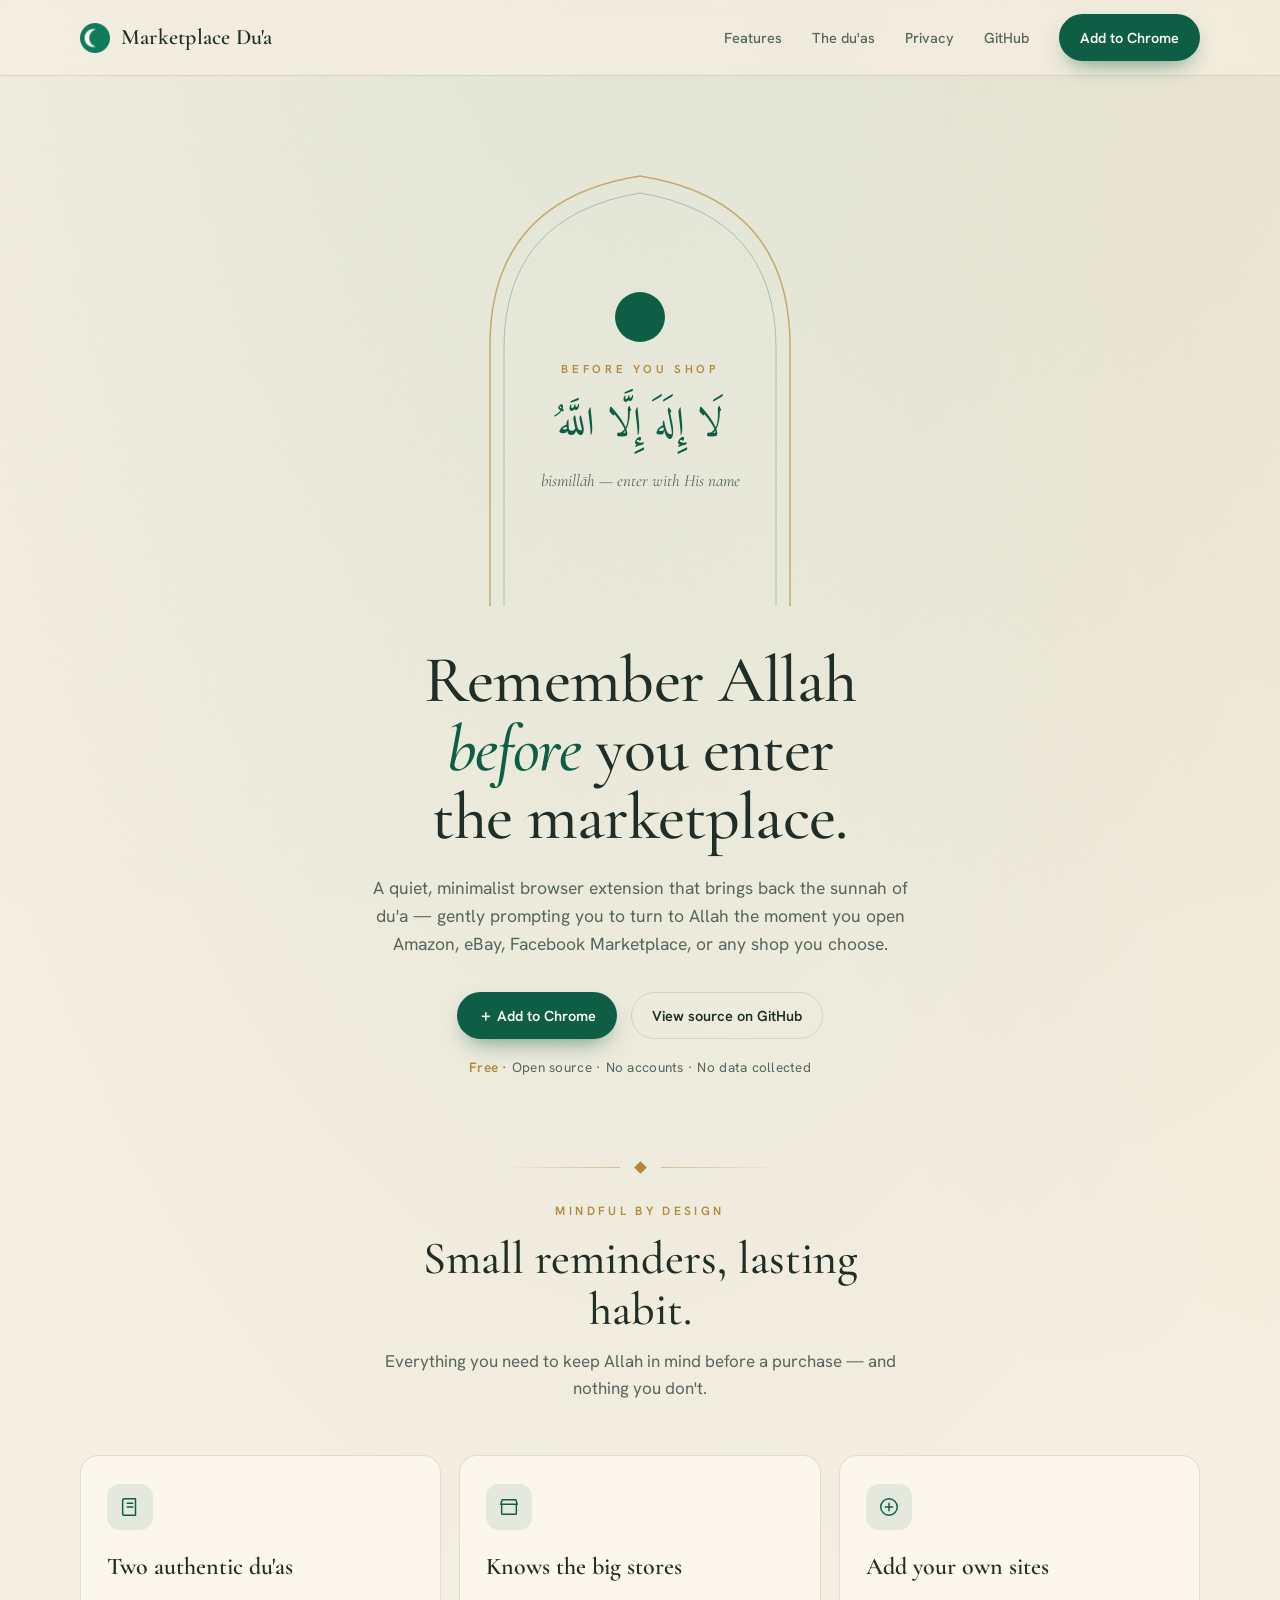
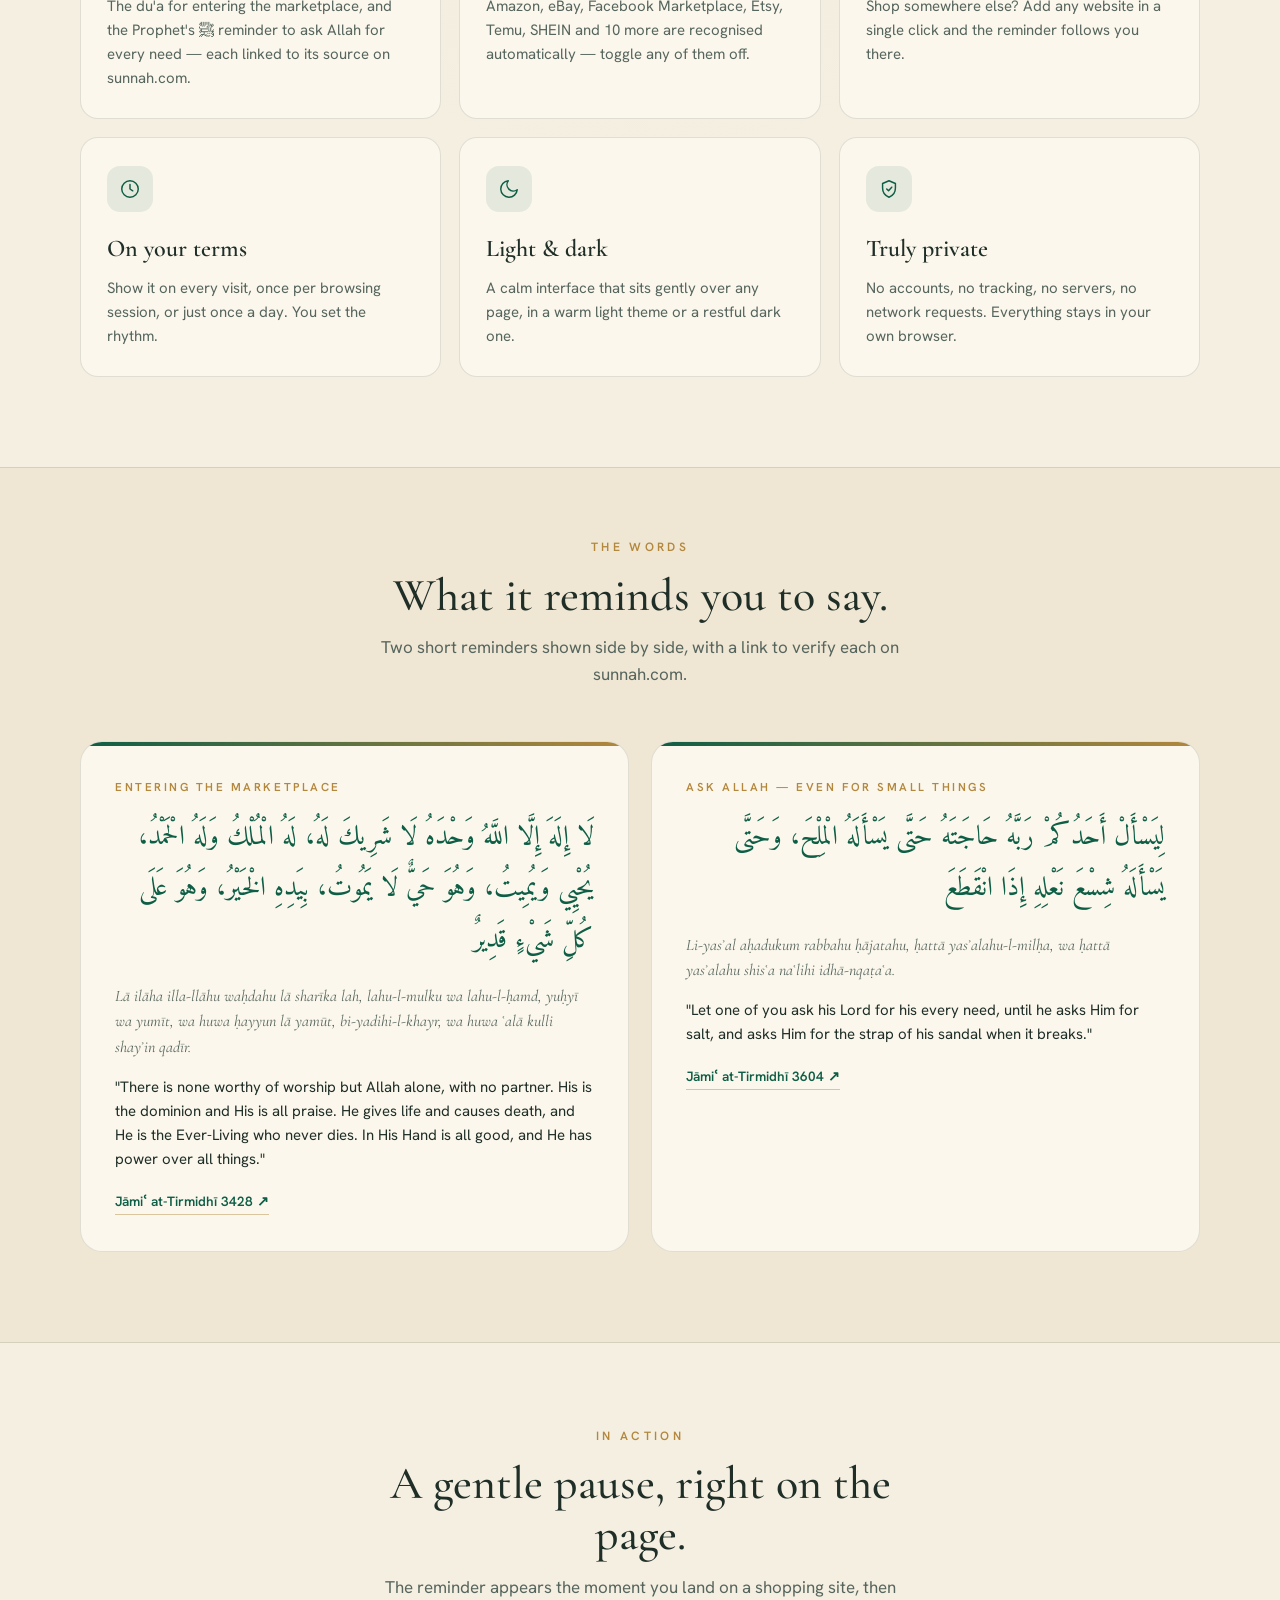
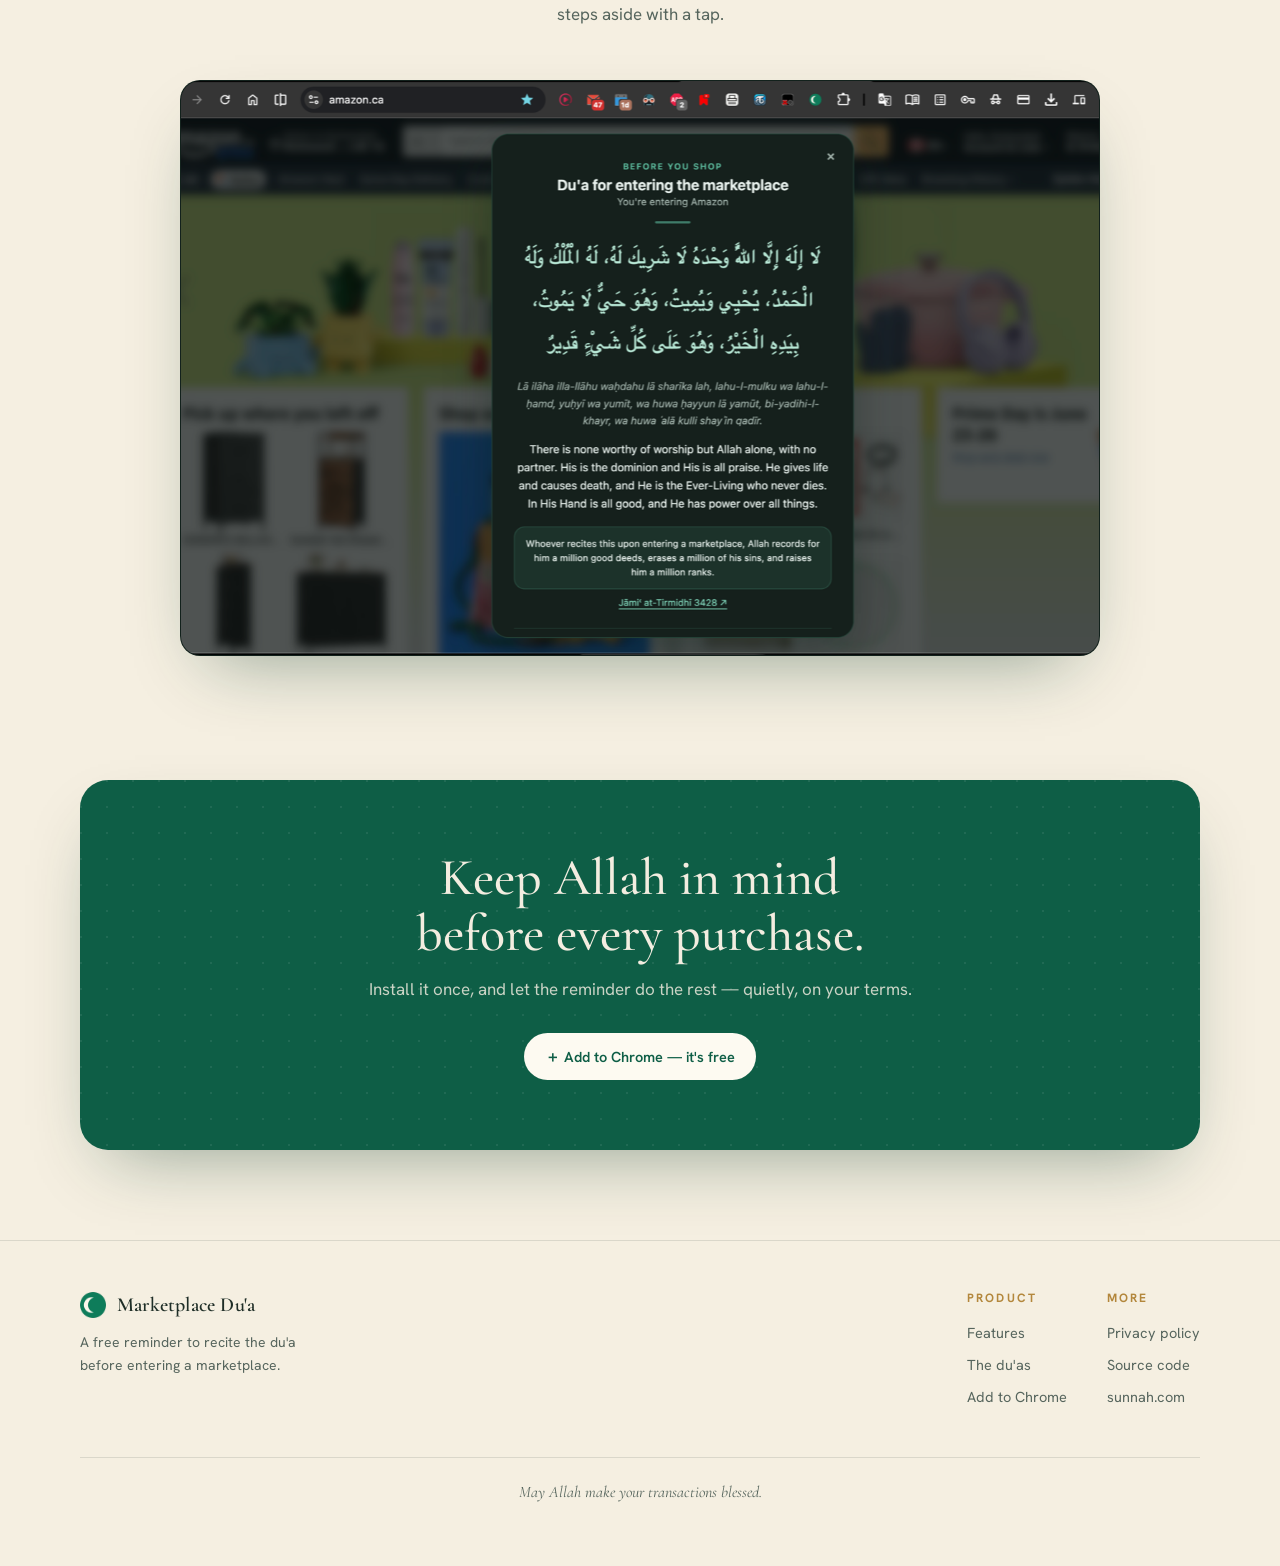
==== commit 0acebde6: "Fix unreadable nav "Add to Chrome" button text The .nav-links a rule outranked .btn-primary on speci" ====
--- a/docs/index.html
+++ b/docs/index.html
@@ -72,8 +72,8 @@
       .brand { display: flex; align-items: center; gap: 11px; font-family: var(--display); font-size: 22px; font-weight: 600; letter-spacing: 0.01em; }
       .brand img { width: 30px; height: 30px; }
       .nav-links { display: flex; align-items: center; gap: 30px; }
-      .nav-links a { font-size: 14.5px; font-weight: 500; color: var(--ink-soft); transition: color 0.2s; }
-      .nav-links a:hover { color: var(--emerald); }
+      .nav-links a:not(.btn) { font-size: 14.5px; font-weight: 500; color: var(--ink-soft); transition: color 0.2s; }
+      .nav-links a:not(.btn):hover { color: var(--emerald); }
 
       .btn {
         display: inline-flex; align-items: center; gap: 8px;
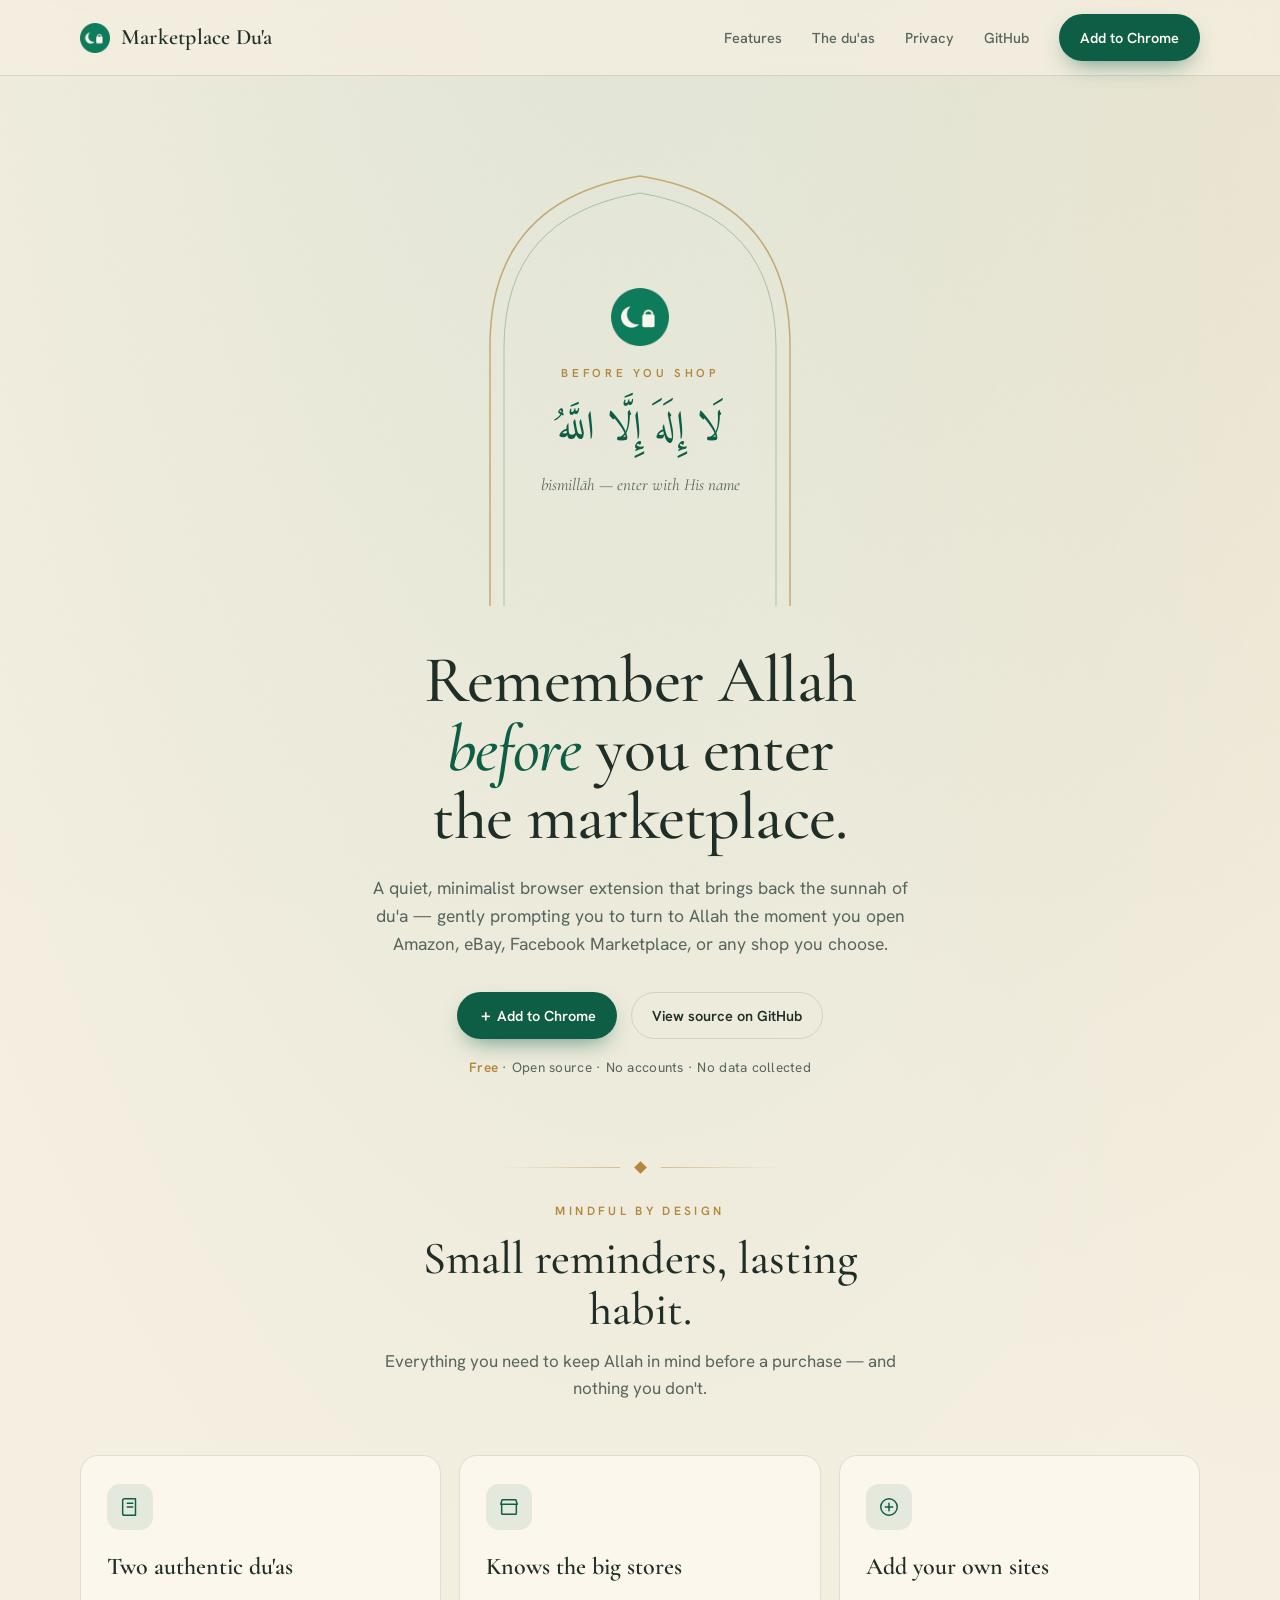
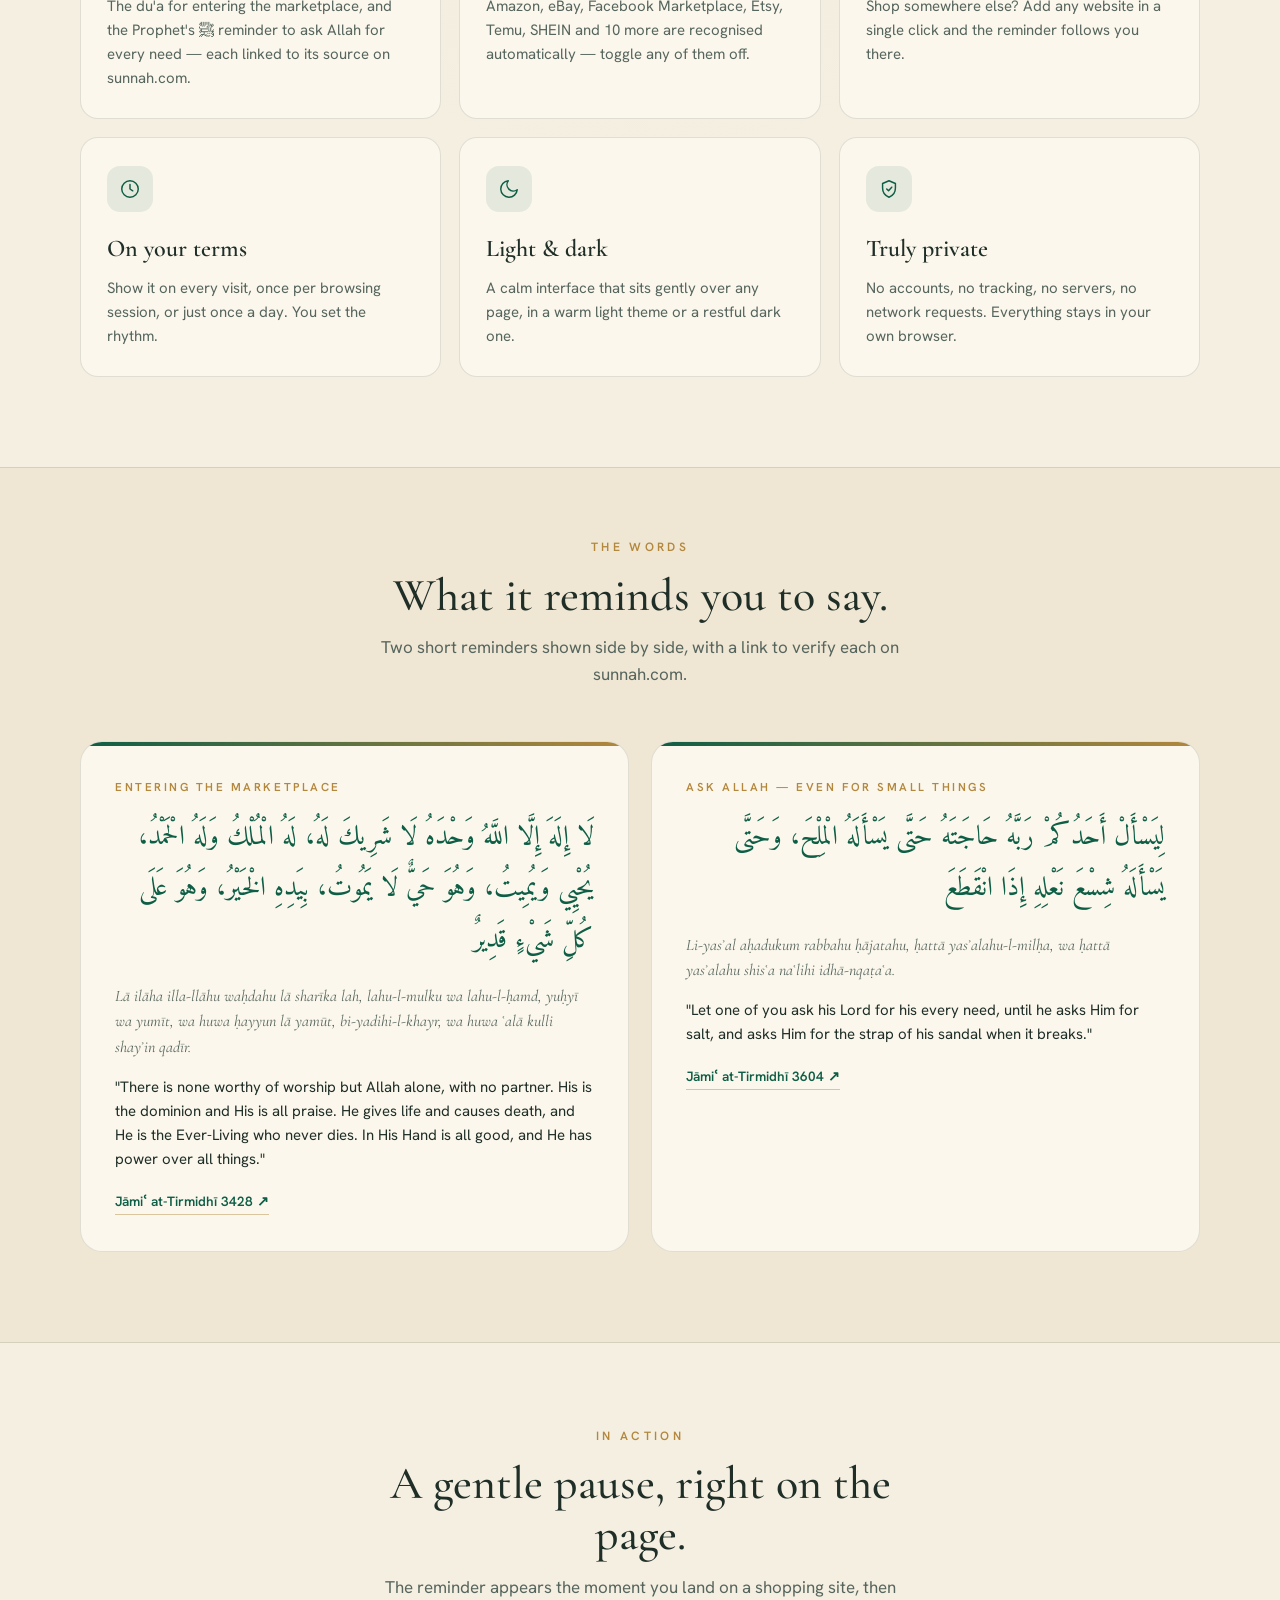
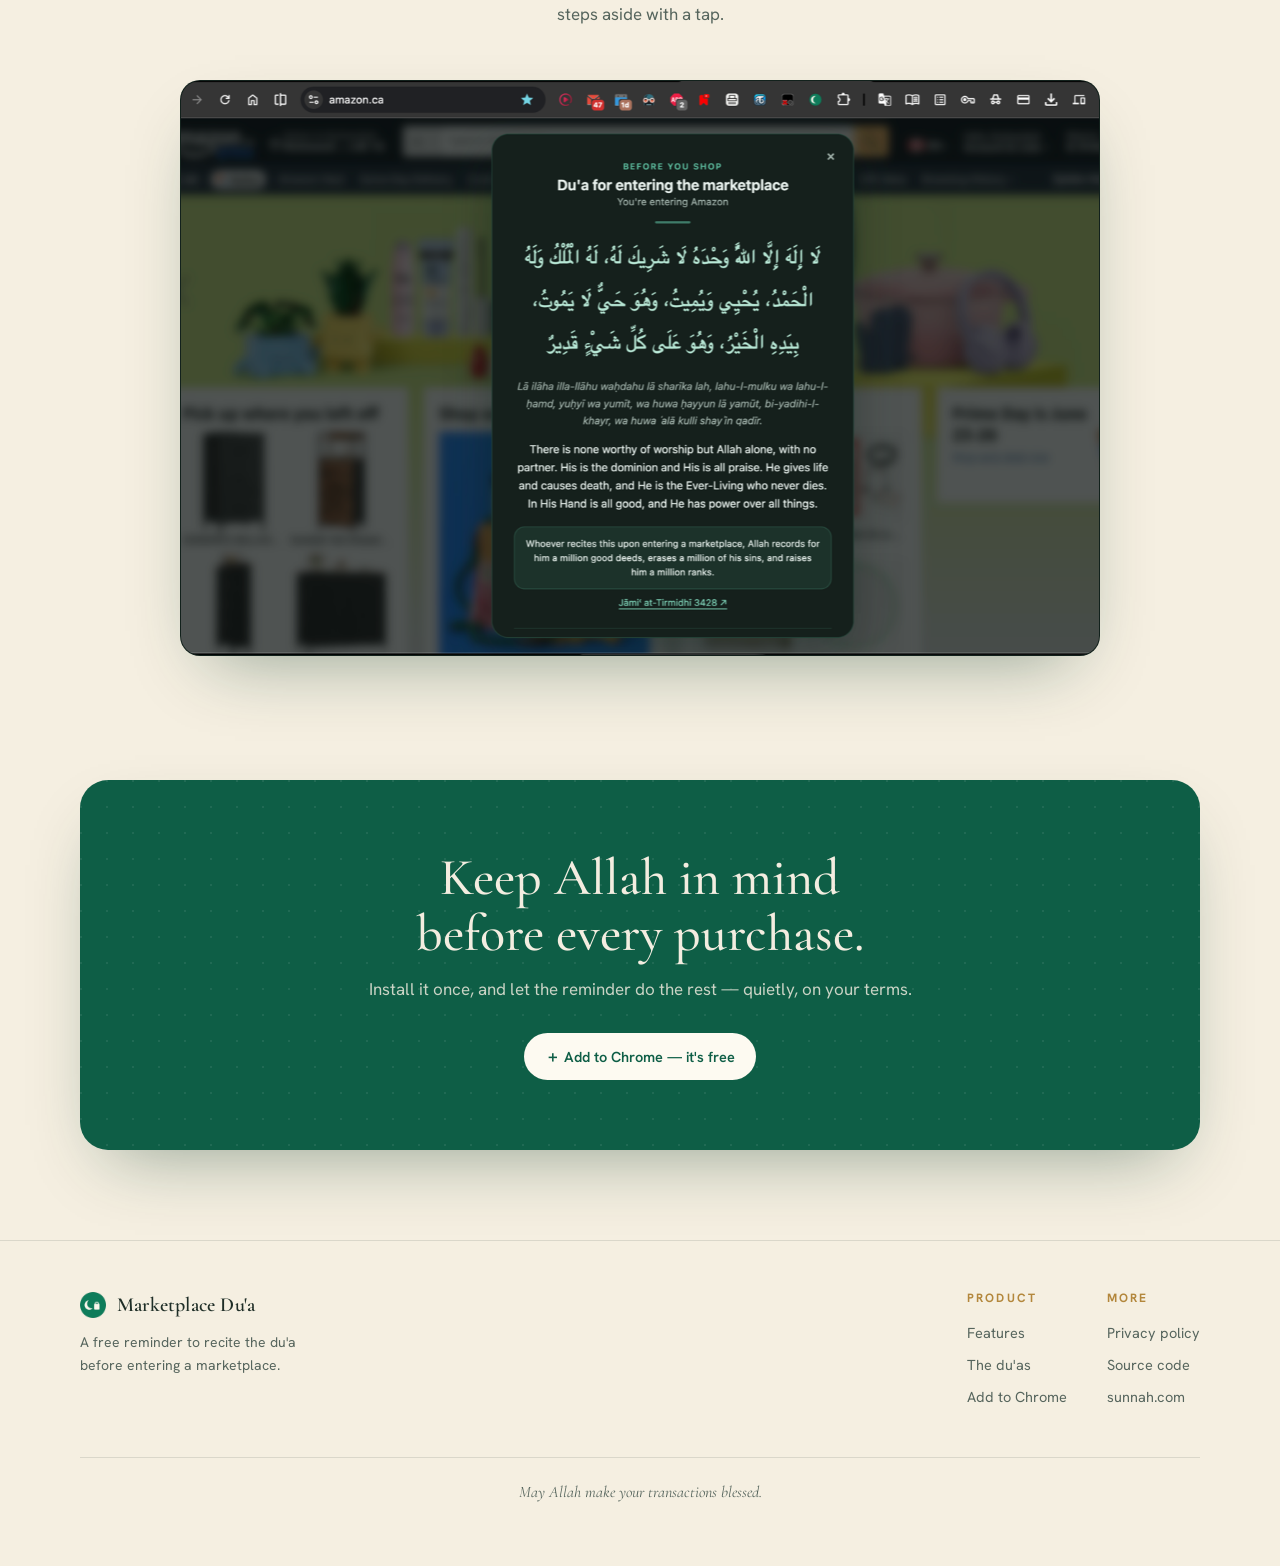
==== commit 25ece15d: "Add a shopping-bag marketplace symbol beside the crescent in the icon Regenerate all icon sizes with" ====
--- a/docs/index.html
+++ b/docs/index.html
@@ -102,7 +102,7 @@
         display: flex; flex-direction: column; align-items: center; justify-content: center;
         padding: 64px 46px 40px; text-align: center;
       }
-      .arch-crescent { width: 50px; height: 50px; margin-bottom: 18px; animation: pop 0.9s 0.1s cubic-bezier(0.16,1,0.3,1) both; }
+      .arch-crescent { width: 58px; height: 58px; margin-bottom: 18px; animation: pop 0.9s 0.1s cubic-bezier(0.16,1,0.3,1) both; }
       .arch-eyebrow {
         font-size: 11.5px; letter-spacing: 0.32em; text-transform: uppercase;
         color: var(--gold); font-weight: 600; margin-bottom: 16px;
@@ -269,10 +269,7 @@
               stroke="var(--emerald)" stroke-width="1" opacity="0.28" />
           </svg>
           <div class="arch-content">
-            <svg class="arch-crescent" viewBox="0 0 100 100" aria-hidden="true">
-              <circle cx="50" cy="50" r="50" fill="#0e5e46" />
-              <path d="M50 18 a32 32 0 1 0 0 64 a26 26 0 1 1 0 -64Z" fill="#f5efe1" />
-            </svg>
+            <img class="arch-crescent" src="assets/icon.png" alt="" />
             <div class="arch-eyebrow">Before you shop</div>
             <div class="arch-arabic">لَا إِلَهَ إِلَّا اللَّهُ</div>
             <div class="arch-translit">bismillāh — enter with His name</div>
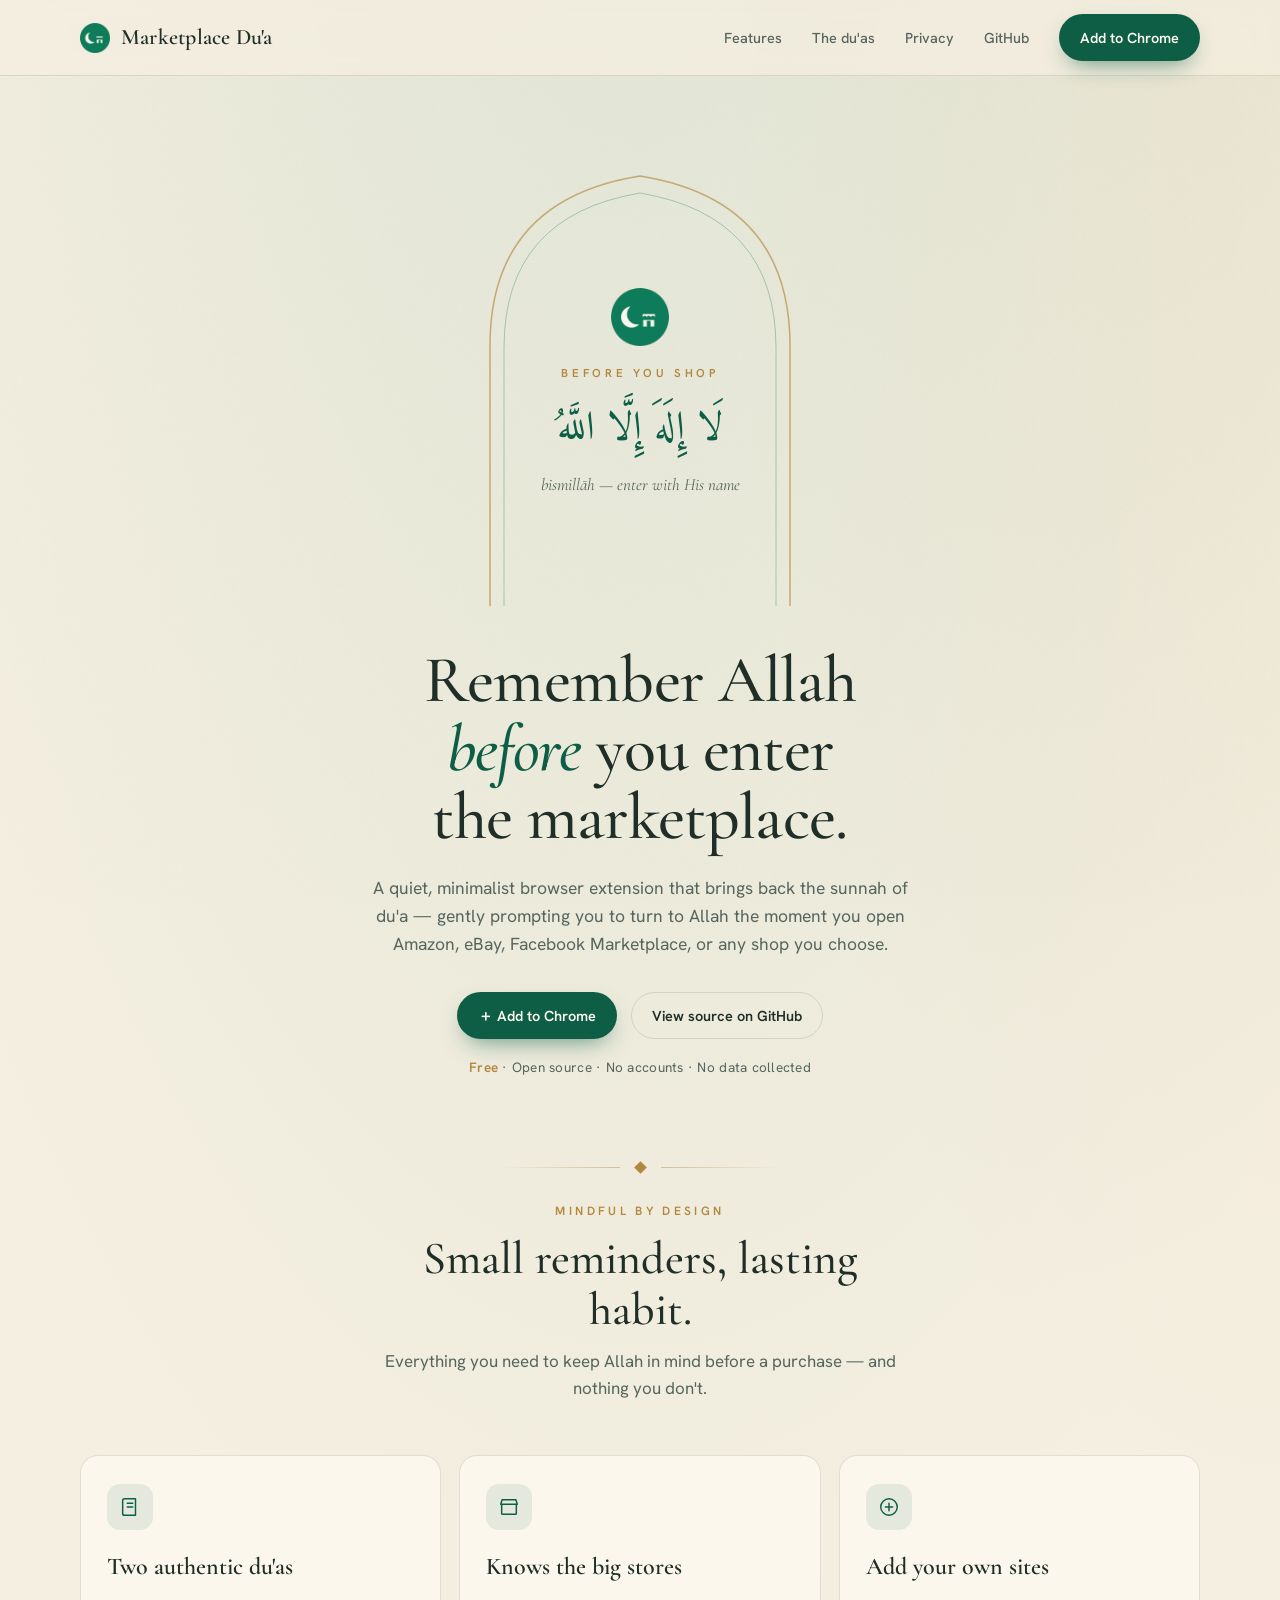
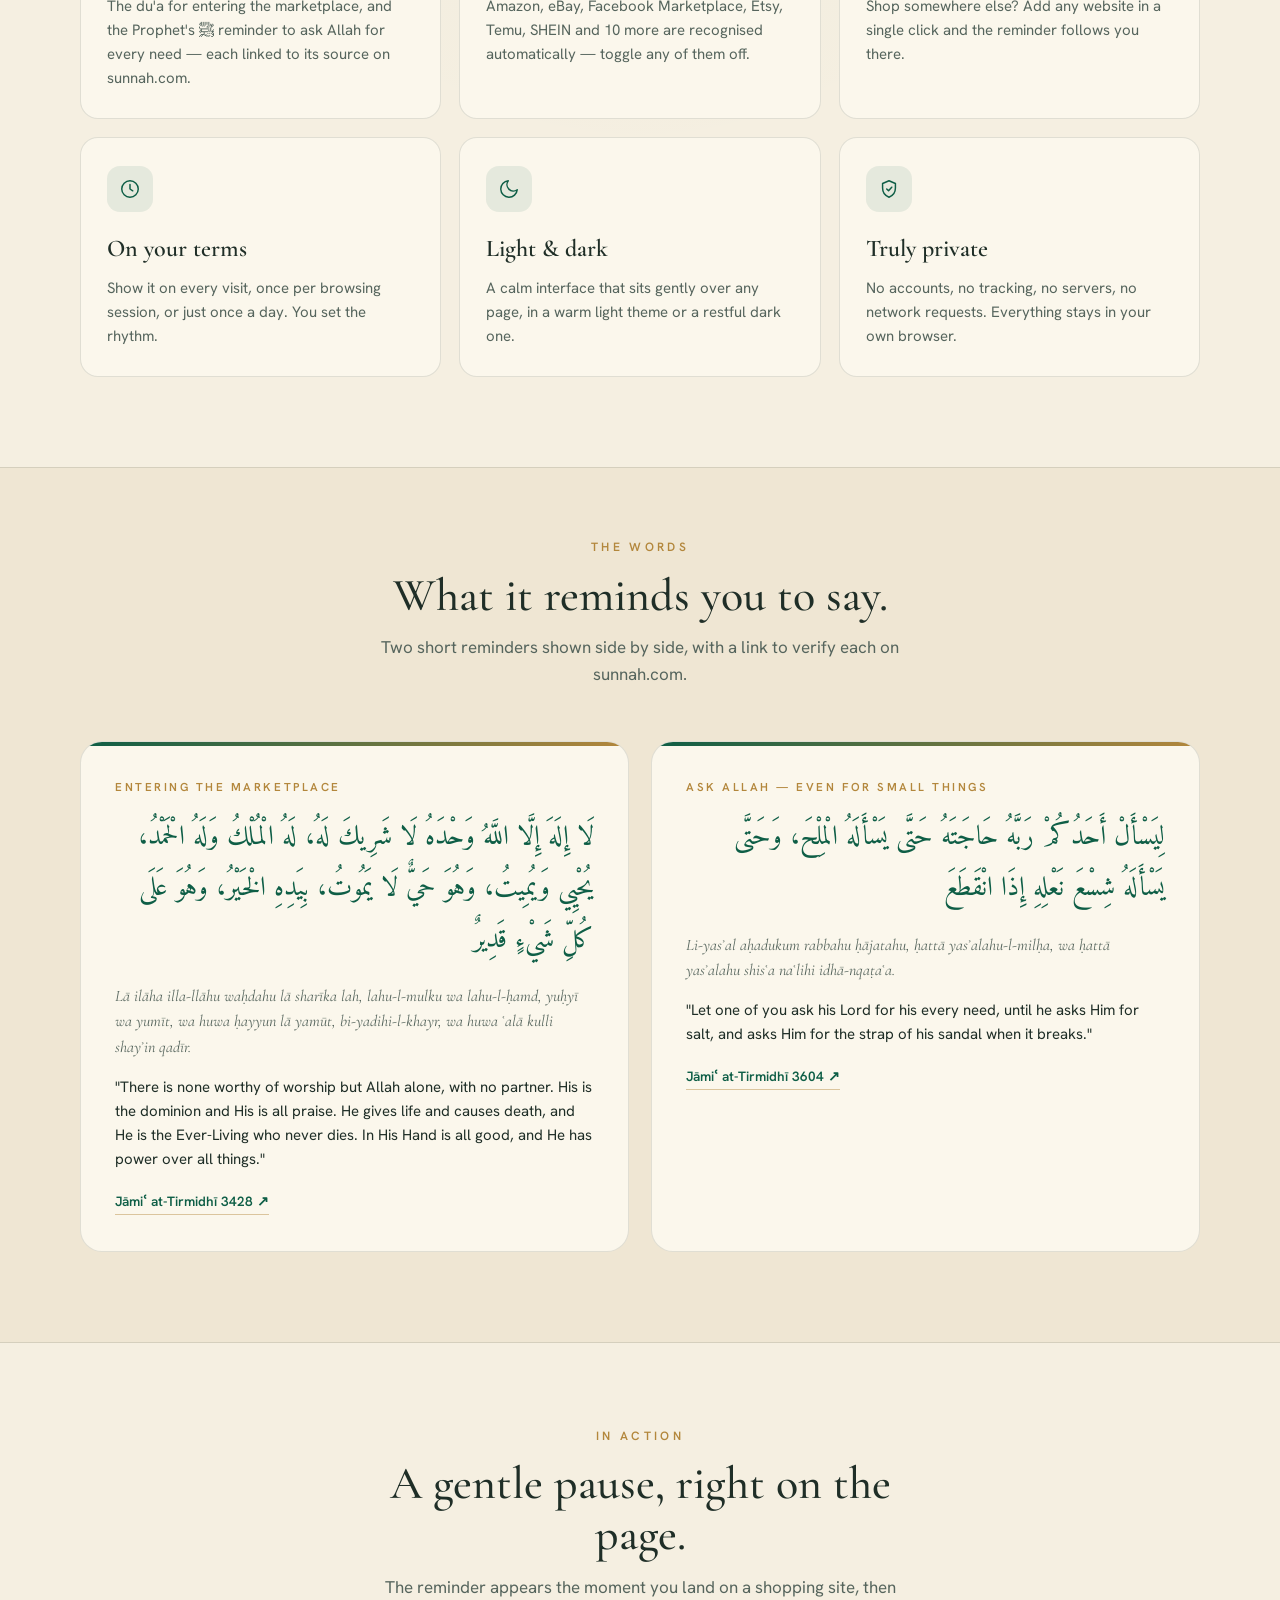
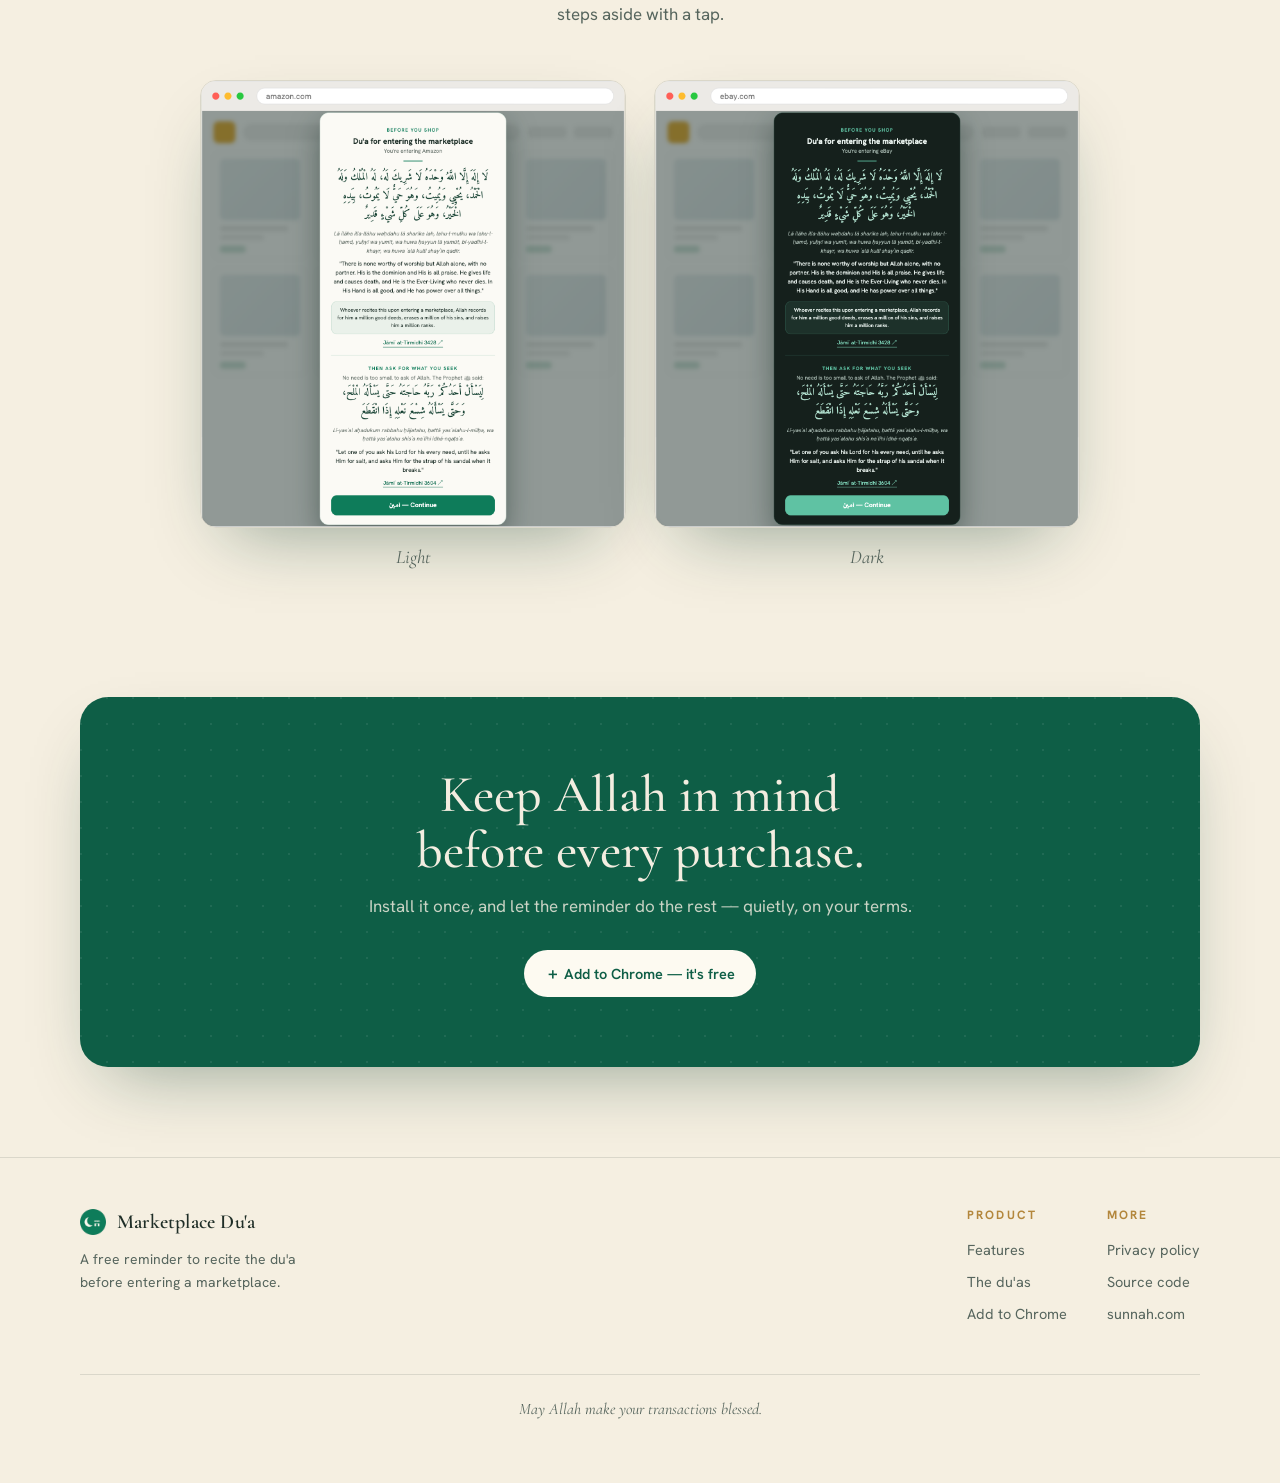
==== commit 52fcc718: "Add Web Store screenshots and show light/dark on the site - store/screenshot-1..5.png: 1280x800 24-b" ====
--- a/docs/index.html
+++ b/docs/index.html
@@ -183,12 +183,14 @@
 
       /* ---------- Showcase ---------- */
       .showcase { padding: 84px 0; text-align: center; }
-      .shot {
-        margin: 0 auto; max-width: 920px; border-radius: 20px; overflow: hidden;
-        border: 1px solid var(--line); box-shadow: var(--shadow); line-height: 0;
-        background: #11201b;
-      }
-      .shot img { width: 100%; height: auto; display: block; }
+      .shots { display: grid; grid-template-columns: 1fr 1fr; gap: 28px; max-width: 880px; margin: 0 auto; }
+      .shots figure { margin: 0; }
+      .shots figure img {
+        width: 100%; height: auto; display: block;
+        border-radius: 16px; border: 1px solid var(--line); box-shadow: var(--shadow);
+      }
+      .shots figcaption { margin-top: 14px; font-family: var(--display); font-style: italic; font-size: 19px; color: var(--ink-soft); }
+      @media (max-width: 680px) { .shots { grid-template-columns: 1fr; } }
 
       /* ---------- Final CTA ---------- */
       .cta {
@@ -382,7 +384,10 @@
           <h2>A gentle pause, right on the page.</h2>
           <p>The reminder appears the moment you land on a shopping site, then steps aside with a tap.</p>
         </div>
-        <div class="shot reveal"><img src="assets/screenshot-dark.png" alt="The Marketplace Du'a reminder shown over Amazon" /></div>
+        <div class="shots reveal">
+          <figure><img src="assets/shot-light.png" alt="The Marketplace Du'a reminder in light theme" /><figcaption>Light</figcaption></figure>
+          <figure><img src="assets/shot-dark.png" alt="The Marketplace Du'a reminder in dark theme" /><figcaption>Dark</figcaption></figure>
+        </div>
       </div>
     </section>
 
